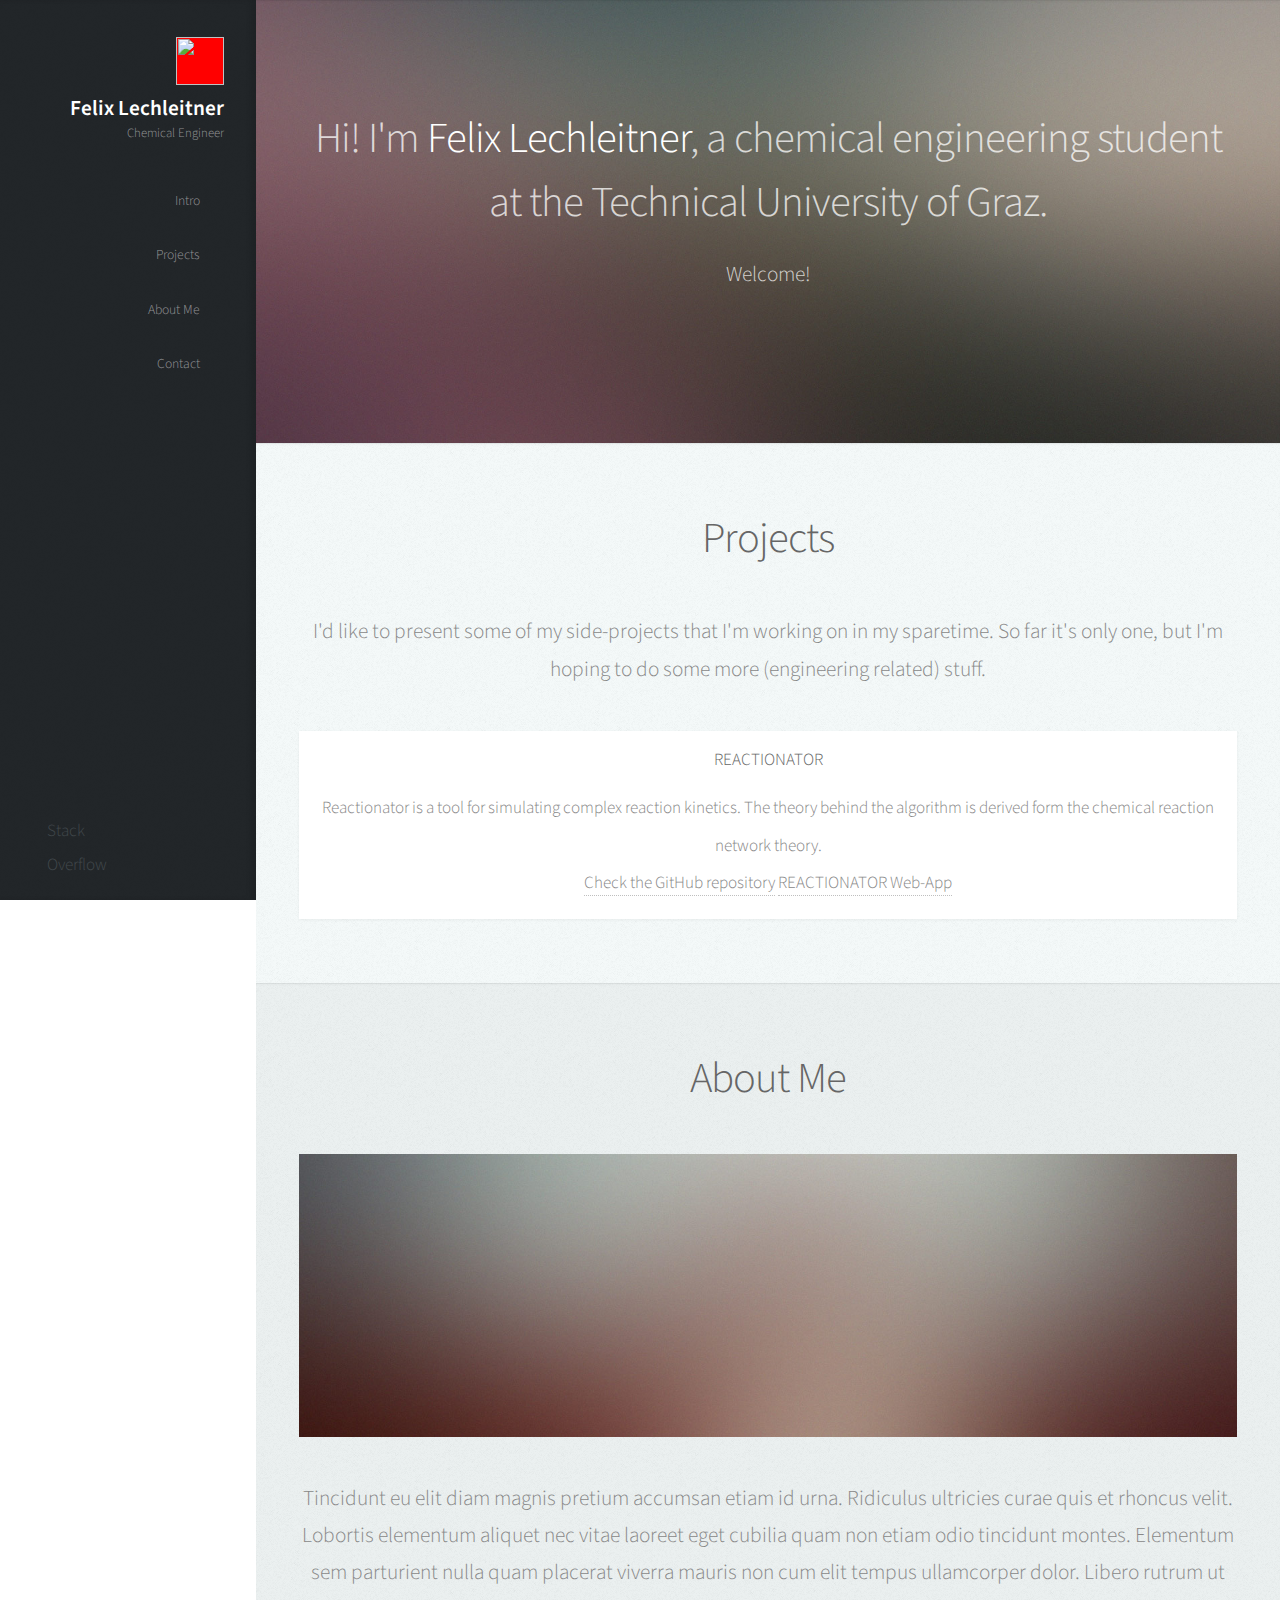
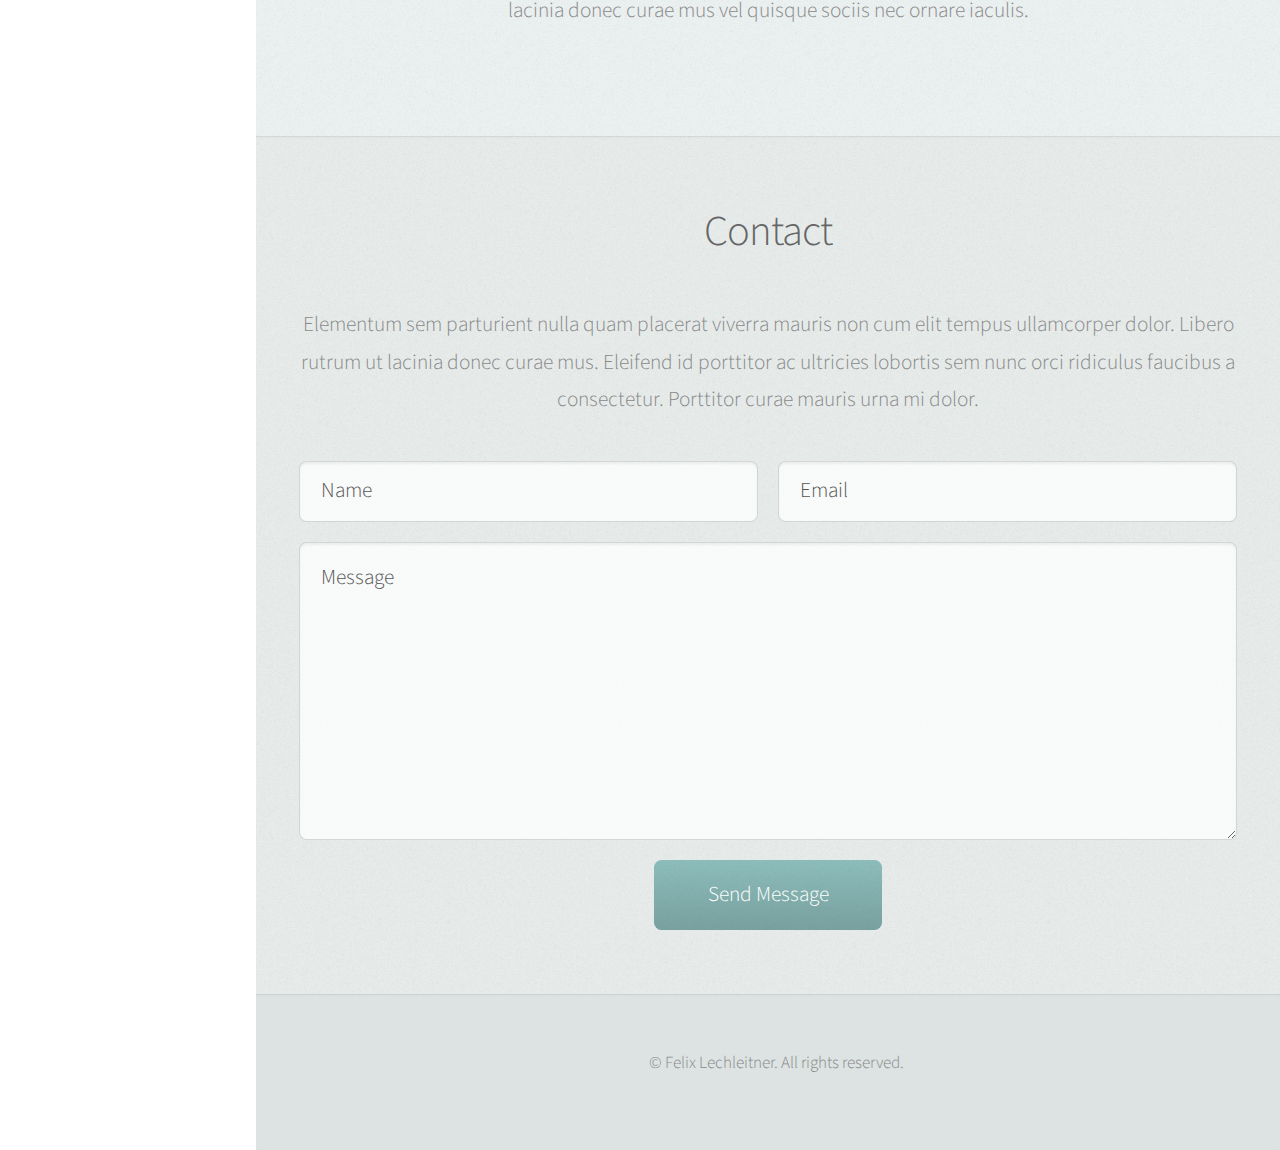
==== index.html @ 00b9c078 "Add files via upload" ====
<!DOCTYPE HTML>
<!--
	Prologue by HTML5 UP
	html5up.net | @ajlkn
	Free for personal and commercial use under the CCA 3.0 license (html5up.net/license)
-->
<html>
	<head>
		<title>Felix Lechleitner</title>
		<meta charset="utf-8" />
		<meta name="viewport" content="width=device-width, initial-scale=1, user-scalable=no" />
		<link rel="stylesheet" href="assets/css/main.css" />
		<link href="assets/css/all.css" rel="stylesheet">

		<!-- Global site tag (gtag.js) - Google Analytics -->
		<script async src="https://www.googletagmanager.com/gtag/js?id=UA-123337274-1"></script>
		<script>
  			window.dataLayer = window.dataLayer || [];
  			function gtag(){dataLayer.push(arguments);}
  			gtag('js', new Date());

  			gtag('config', 'UA-123337274-1');
		</script>

		<link rel="stylesheet" href="https://use.fontawesome.com/releases/v5.2.0/css/all.css" integrity="sha384-hWVjflwFxL6sNzntih27bfxkr27PmbbK/iSvJ+a4+0owXq79v+lsFkW54bOGbiDQ" crossorigin="anonymous">

	</head>

	<body class="is-preload">

		<!-- Header -->
			<div id="header">

				<div class="top">

					<!-- Logo -->
						<div id="logo">
							<span class="image avatar48"><img src="http://github.com/brettljausn.png" alt="" /></span>
							<h1 id="title">Felix Lechleitner</h1>
							<p>Chemical Engineer</p>
						</div>

					<!-- Nav -->
						<nav id="nav">
							<ul>
								<li><a href="#top" id="top-link"><span class="icon fa-home">Intro</span></a></li>
								<li><a href="#projects" id="projects-link"><span class="icon fa-th">Projects</span></a></li>
								<li><a href="#about" id="about-link"><span class="icon fa-user">About Me</span></a></li>
								<li><a href="#contact" id="contact-link"><span class="icon fa-envelope">Contact</span></a></li>
							</ul>
						</nav>

				</div>

				<div class="bottom">

					<!-- Social Icons -->
						<ul class="icons">
							<li><a href="https://stackoverflow.com/users/3052148/brettljausn" class="far fa-stack-overflow"><span class="label">Stack Overflow</span></a></li>
							<li><a href="https://www.facebook.com/felix.lechleitner" class="icon far fa-facebook"><span class="label">Facebook</span></a></li>
							<li><a href="https://github.com/brettljausn" class="icon fa-github"><span class="label">Github</span></a></li>
							<li><a href="https://www.linkedin.com/in/felix-lechleitner/" class="icon fa-linkedin"><span class="label">LinkedIn</span></a></li>
							<li><a href="mailto:flx.lechleitner@gmail.com" class="icon fa-envelope"><span class="label">Email</span></a></li>
						</ul>

				</div>

			</div>

		<!-- Main -->
			<div id="main">

				<!-- Intro -->
					<section id="top" class="one dark cover">
						<div class="container">

							<header>
								<h2 class="alt">Hi! I'm <strong>Felix Lechleitner</strong>, a chemical engineering student<br />
								at the Technical University of Graz.</h2>
								<p>Welcome!</p>
							</header>


						</div>
					</section>

				<!-- Projects -->
					<section id="projects" class="two">
						<div class="container">

							<header>
								<h2>Projects</h2>
							</header>

							<p>I'd like to present some of my side-projects that I'm working on in my sparetime. So far it's only one, but I'm hoping to do some more (engineering related) stuff.</p>

							<div class="row">
								<div class="col-12 col-12-mobile">
									<article class="item">
										<a href="#" class="image fit"><img src="images/reactionator_pic.jpg" alt="" /></a>
										<header>
											<h3>REACTIONATOR</h3>
										
										<p> Reactionator is a tool for simulating complex reaction kinetics. 
											The theory behind the algorithm is derived form the chemical reaction network theory. </p>
										<a href="https://github.com/brettljausn/reactionator" class="fas fa-github"> Check the GitHub repository</a>
										<a href="https://brettljausn.shinyapps.io/Reactionator/" class="fas fa-r-project"> REACTIONATOR Web-App</a>
										<i class="fas fa-r-project"></i> <!-- this icon's 1) style prefix == fas and 2) icon name == stroopwafel -->
										<i class="fas fa-facebook"></i> <!-- using an <i> element to reference the icon -->
										<span class="fas fa-stroopwafel"></span> <!-- using a <span> element to reference the icon -->
										</header>
									</article>
								</div>
							</div>

						</div>
					</section>

				<!-- About Me -->
					<section id="about" class="three">
						<div class="container">

							<header>
								<h2>About Me</h2>
							</header>

							<a href="#" class="image featured"><img src="images/pic08.jpg" alt="" /></a>

							<p>Tincidunt eu elit diam magnis pretium accumsan etiam id urna. Ridiculus
							ultricies curae quis et rhoncus velit. Lobortis elementum aliquet nec vitae
							laoreet eget cubilia quam non etiam odio tincidunt montes. Elementum sem
							parturient nulla quam placerat viverra mauris non cum elit tempus ullamcorper
							dolor. Libero rutrum ut lacinia donec curae mus vel quisque sociis nec
							ornare iaculis.</p>

						</div>
					</section>

				<!-- Contact -->
					<section id="contact" class="four">
						<div class="container">

							<header>
								<h2>Contact</h2>
							</header>

							<p>Elementum sem parturient nulla quam placerat viverra
							mauris non cum elit tempus ullamcorper dolor. Libero rutrum ut lacinia
							donec curae mus. Eleifend id porttitor ac ultricies lobortis sem nunc
							orci ridiculus faucibus a consectetur. Porttitor curae mauris urna mi dolor.</p>

							<form method="post" action="#">
								<div class="row">
									<div class="col-6 col-12-mobile"><input type="text" name="name" placeholder="Name" /></div>
									<div class="col-6 col-12-mobile"><input type="text" name="email" placeholder="Email" /></div>
									<div class="col-12">
										<textarea name="message" placeholder="Message"></textarea>
									</div>
									<div class="col-12">
										<input type="submit" value="Send Message" />
									</div>
								</div>
							</form>

						</div>
					</section>

			</div>

		<!-- Footer -->
			<div id="footer">

				<!-- Copyright -->
					<ul class="copyright">
						<li>&copy; Felix Lechleitner. All rights reserved.</li>
					</ul>

			</div>

		<!-- Scripts -->
			<script src="assets/js/jquery.min.js"></script>
			<script src="assets/js/jquery.scrolly.min.js"></script>
			<script src="assets/js/jquery.scrollex.min.js"></script>
			<script src="assets/js/browser.min.js"></script>
			<script src="assets/js/breakpoints.min.js"></script>
			<script src="assets/js/util.js"></script>
			<script src="assets/js/main.js"></script>

	</body>
</html>
---- assets/css/main.css ----
@import url("fontawesome.min.css");
@import url("all.css");
@import url("https://fonts.googleapis.com/css?family=Source+Sans+Pro:300,300italic,400,600");

/*
	Prologue by HTML5 UP
	html5up.net | @ajlkn
	Free for personal and commercial use under the CCA 3.0 license (html5up.net/license)
*/

html, body, div, span, applet, object,
iframe, h1, h2, h3, h4, h5, h6, p, blockquote,
pre, a, abbr, acronym, address, big, cite,
code, del, dfn, em, img, ins, kbd, q, s, samp,
small, strike, strong, sub, sup, tt, var, b,
u, i, center, dl, dt, dd, ol, ul, li, fieldset,
form, label, legend, table, caption, tbody,
tfoot, thead, tr, th, td, article, aside,
canvas, details, embed, figure, figcaption,
footer, header, hgroup, menu, nav, output, ruby,
section, summary, time, mark, audio, video {
	margin: 0;
	padding: 0;
	border: 0;
	font-size: 100%;
	font: inherit;
	vertical-align: baseline;}

article, aside, details, figcaption, figure,
footer, header, hgroup, menu, nav, section {
	display: block;}

body {
	line-height: 1;
}

ol, ul {
	list-style: none;
}

blockquote, q {
	quotes: none;
}

	blockquote:before, blockquote:after, q:before, q:after {
		content: '';
		content: none;
	}

table {
	border-collapse: collapse;
	border-spacing: 0;
}

body {
	-webkit-text-size-adjust: none;
}

mark {
	background-color: transparent;
	color: inherit;
}

input::-moz-focus-inner {
	border: 0;
	padding: 0;
}

input, select, textarea {
	-moz-appearance: none;
	-webkit-appearance: none;
	-ms-appearance: none;
	appearance: none;
}

/* Basic */

	html {
		box-sizing: border-box;
	}

	*, *:before, *:after {
		box-sizing: inherit;
	}

	body {
		background: #fff;
		font-family: 'Source Sans Pro', sans-serif;
		font-size: 19pt;
		font-weight: 300;
		line-height: 1.75em;
		color: #888;
	}

		body.is-preload *, body.is-preload *:before, body.is-preload *:after {
			-moz-animation: none !important;
			-webkit-animation: none !important;
			-ms-animation: none !important;
			animation: none !important;
			-moz-transition: none !important;
			-webkit-transition: none !important;
			-ms-transition: none !important;
			transition: none !important;
		}

	input, textarea, select {
		font-family: 'Source Sans Pro', sans-serif;
		font-size: 19pt;
		font-weight: 300;
		line-height: 1.75em;
		color: #888;
	}

	h1, h2, h3, h4, h5, h6 {
		font-weight: 300;
		color: #666;
		line-height: 1.5em;
	}

	h1 a, h2 a, h3 a, h4 a, h5 a, h6 a {
		color: inherit;
		text-decoration: none;
	}

		h1 a strong, h2 a strong, h3 a strong, h4 a strong, h5 a strong, h6 a strong {
			color: #333;
		}

	h2 {
		font-size: 2em;
		letter-spacing: -1px;
	}

		h2.alt {
			color: #888;
		}

			h2.alt strong {
				color: #666;
			}

	h3 {
		font-size: 1.5em;
	}

	header {
		margin: 0 0 2em 0;
	}

		header > p {
			margin: 1em 0 0 0;
		}

	footer {
		margin: 2em 0 0 0;
	}

	strong, b {
		font-weight: 300;
		color: #666;
	}

	em, i {
		font-style: italic;
	}

	a {
		text-decoration: none;
		color: inherit;
		border-bottom: dotted 1px rgba(128, 128, 128, 0.5);
		-moz-transition: color 0.35s ease-in-out, border-bottom-color 0.35s ease-in-out;
		-webkit-transition: color 0.35s ease-in-out, border-bottom-color 0.35s ease-in-out;
		-ms-transition: color 0.35s ease-in-out, border-bottom-color 0.35s ease-in-out;
		transition: color 0.35s ease-in-out, border-bottom-color 0.35s ease-in-out;
		outline: 0;
	}

		a:hover {
			color: #E27689;
			border-bottom-color: rgba(255, 255, 255, 0);
		}

	sub {
		position: relative;
		top: 0.5em;
		font-size: 0.8em;
	}

	sup {
		position: relative;
		top: -0.5em;
		font-size: 0.8em;
	}

	hr {
		border: 0;
		border-top: solid 1px #ddd;
	}

	blockquote {
		border-left: solid 0.5em #ddd;
		padding: 1em 0 1em 2em;
		font-style: italic;
	}

	p, ul, ol, dl, table {
		margin-bottom: 2em;
	}

	br.clear {
		clear: both;
	}

/* Container */

	.container {
		margin: 0 auto;
		max-width: 100%;
		width: 1400px;
	}

		@media screen and (min-width: 961px) and (max-width: 1880px) {

			.container {
				width: 1200px;
			}

		}

		@media screen and (min-width: 961px) and (max-width: 1620px) {

			.container {
				width: 960px;
			}

		}

		@media screen and (min-width: 961px) and (max-width: 1320px) {

			.container {
				width: 100%;
			}

		}

		@media screen and (max-width: 960px) {

			.container {
				width: 100%;
			}

		}

		@media screen and (max-width: 736px) {

			.container {
				width: 100%;
			}

		}

/* Row */

	.row {
		display: flex;
		flex-wrap: wrap;
		box-sizing: border-box;
		align-items: stretch;
	}

		.row > * {
			box-sizing: border-box;
		}

		.row.gtr-uniform > * > :last-child {
			margin-bottom: 0;
		}

		.row.aln-left {
			justify-content: flex-start;
		}

		.row.aln-center {
			justify-content: center;
		}

		.row.aln-right {
			justify-content: flex-end;
		}

		.row.aln-top {
			align-items: flex-start;
		}

		.row.aln-middle {
			align-items: center;
		}

		.row.aln-bottom {
			align-items: flex-end;
		}

		.row > .imp {
			order: -1;
		}

		.row > .col-1 {
			width: 8.3333333333%;
		}

		.row > .off-1 {
			margin-left: 8.3333333333%;
		}

		.row > .col-2 {
			width: 16.6666666667%;
		}

		.row > .off-2 {
			margin-left: 16.6666666667%;
		}

		.row > .col-3 {
			width: 25%;
		}

		.row > .off-3 {
			margin-left: 25%;
		}

		.row > .col-4 {
			width: 33.3333333333%;
		}

		.row > .off-4 {
			margin-left: 33.3333333333%;
		}

		.row > .col-5 {
			width: 41.6666666667%;
		}

		.row > .off-5 {
			margin-left: 41.6666666667%;
		}

		.row > .col-6 {
			width: 50%;
		}

		.row > .off-6 {
			margin-left: 50%;
		}

		.row > .col-7 {
			width: 58.3333333333%;
		}

		.row > .off-7 {
			margin-left: 58.3333333333%;
		}

		.row > .col-8 {
			width: 66.6666666667%;
		}

		.row > .off-8 {
			margin-left: 66.6666666667%;
		}

		.row > .col-9 {
			width: 75%;
		}

		.row > .off-9 {
			margin-left: 75%;
		}

		.row > .col-10 {
			width: 83.3333333333%;
		}

		.row > .off-10 {
			margin-left: 83.3333333333%;
		}

		.row > .col-11 {
			width: 91.6666666667%;
		}

		.row > .off-11 {
			margin-left: 91.6666666667%;
		}

		.row > .col-12 {
			width: 100%;
		}

		.row > .off-12 {
			margin-left: 100%;
		}

		.row.gtr-0 {
			margin-top: 0px;
			margin-left: 0px;
		}

			.row.gtr-0 > * {
				padding: 0px 0 0 0px;
			}

			.row.gtr-0.gtr-uniform {
				margin-top: 0px;
			}

				.row.gtr-0.gtr-uniform > * {
					padding-top: 0px;
				}

		.row.gtr-25 {
			margin-top: -10px;
			margin-left: -10px;
		}

			.row.gtr-25 > * {
				padding: 10px 0 0 10px;
			}

			.row.gtr-25.gtr-uniform {
				margin-top: -10px;
			}

				.row.gtr-25.gtr-uniform > * {
					padding-top: 10px;
				}

		.row.gtr-50 {
			margin-top: -20px;
			margin-left: -20px;
		}

			.row.gtr-50 > * {
				padding: 20px 0 0 20px;
			}

			.row.gtr-50.gtr-uniform {
				margin-top: -20px;
			}

				.row.gtr-50.gtr-uniform > * {
					padding-top: 20px;
				}

		.row {
			margin-top: -40px;
			margin-left: -40px;
		}

			.row > * {
				padding: 40px 0 0 40px;
			}

			.row.gtr-uniform {
				margin-top: -40px;
			}

				.row.gtr-uniform > * {
					padding-top: 40px;
				}

		.row.gtr-150 {
			margin-top: -60px;
			margin-left: -60px;
		}

			.row.gtr-150 > * {
				padding: 60px 0 0 60px;
			}

			.row.gtr-150.gtr-uniform {
				margin-top: -60px;
			}

				.row.gtr-150.gtr-uniform > * {
					padding-top: 60px;
				}

		.row.gtr-200 {
			margin-top: -80px;
			margin-left: -80px;
		}

			.row.gtr-200 > * {
				padding: 80px 0 0 80px;
			}

			.row.gtr-200.gtr-uniform {
				margin-top: -80px;
			}

				.row.gtr-200.gtr-uniform > * {
					padding-top: 80px;
				}

		@media screen and (min-width: 961px) and (max-width: 1880px) {

			.row {
				display: flex;
				flex-wrap: wrap;
				box-sizing: border-box;
				align-items: stretch;
			}

				.row > * {
					box-sizing: border-box;
				}

				.row.gtr-uniform > * > :last-child {
					margin-bottom: 0;
				}

				.row.aln-left {
					justify-content: flex-start;
				}

				.row.aln-center {
					justify-content: center;
				}

				.row.aln-right {
					justify-content: flex-end;
				}

				.row.aln-top {
					align-items: flex-start;
				}

				.row.aln-middle {
					align-items: center;
				}

				.row.aln-bottom {
					align-items: flex-end;
				}

				.row > .imp-wide {
					order: -1;
				}

				.row > .col-1-wide {
					width: 8.3333333333%;
				}

				.row > .off-1-wide {
					margin-left: 8.3333333333%;
				}

				.row > .col-2-wide {
					width: 16.6666666667%;
				}

				.row > .off-2-wide {
					margin-left: 16.6666666667%;
				}

				.row > .col-3-wide {
					width: 25%;
				}

				.row > .off-3-wide {
					margin-left: 25%;
				}

				.row > .col-4-wide {
					width: 33.3333333333%;
				}

				.row > .off-4-wide {
					margin-left: 33.3333333333%;
				}

				.row > .col-5-wide {
					width: 41.6666666667%;
				}

				.row > .off-5-wide {
					margin-left: 41.6666666667%;
				}

				.row > .col-6-wide {
					width: 50%;
				}

				.row > .off-6-wide {
					margin-left: 50%;
				}

				.row > .col-7-wide {
					width: 58.3333333333%;
				}

				.row > .off-7-wide {
					margin-left: 58.3333333333%;
				}

				.row > .col-8-wide {
					width: 66.6666666667%;
				}

				.row > .off-8-wide {
					margin-left: 66.6666666667%;
				}

				.row > .col-9-wide {
					width: 75%;
				}

				.row > .off-9-wide {
					margin-left: 75%;
				}

				.row > .col-10-wide {
					width: 83.3333333333%;
				}

				.row > .off-10-wide {
					margin-left: 83.3333333333%;
				}

				.row > .col-11-wide {
					width: 91.6666666667%;
				}

				.row > .off-11-wide {
					margin-left: 91.6666666667%;
				}

				.row > .col-12-wide {
					width: 100%;
				}

				.row > .off-12-wide {
					margin-left: 100%;
				}

				.row.gtr-0 {
					margin-top: 0px;
					margin-left: 0px;
				}

					.row.gtr-0 > * {
						padding: 0px 0 0 0px;
					}

					.row.gtr-0.gtr-uniform {
						margin-top: 0px;
					}

						.row.gtr-0.gtr-uniform > * {
							padding-top: 0px;
						}

				.row.gtr-25 {
					margin-top: -10px;
					margin-left: -10px;
				}

					.row.gtr-25 > * {
						padding: 10px 0 0 10px;
					}

					.row.gtr-25.gtr-uniform {
						margin-top: -10px;
					}

						.row.gtr-25.gtr-uniform > * {
							padding-top: 10px;
						}

				.row.gtr-50 {
					margin-top: -20px;
					margin-left: -20px;
				}

					.row.gtr-50 > * {
						padding: 20px 0 0 20px;
					}

					.row.gtr-50.gtr-uniform {
						margin-top: -20px;
					}

						.row.gtr-50.gtr-uniform > * {
							padding-top: 20px;
						}

				.row {
					margin-top: -40px;
					margin-left: -40px;
				}

					.row > * {
						padding: 40px 0 0 40px;
					}

					.row.gtr-uniform {
						margin-top: -40px;
					}

						.row.gtr-uniform > * {
							padding-top: 40px;
						}

				.row.gtr-150 {
					margin-top: -60px;
					margin-left: -60px;
				}

					.row.gtr-150 > * {
						padding: 60px 0 0 60px;
					}

					.row.gtr-150.gtr-uniform {
						margin-top: -60px;
					}

						.row.gtr-150.gtr-uniform > * {
							padding-top: 60px;
						}

				.row.gtr-200 {
					margin-top: -80px;
					margin-left: -80px;
				}

					.row.gtr-200 > * {
						padding: 80px 0 0 80px;
					}

					.row.gtr-200.gtr-uniform {
						margin-top: -80px;
					}

						.row.gtr-200.gtr-uniform > * {
							padding-top: 80px;
						}

		}

		@media screen and (min-width: 961px) and (max-width: 1620px) {

			.row {
				display: flex;
				flex-wrap: wrap;
				box-sizing: border-box;
				align-items: stretch;
			}

				.row > * {
					box-sizing: border-box;
				}

				.row.gtr-uniform > * > :last-child {
					margin-bottom: 0;
				}

				.row.aln-left {
					justify-content: flex-start;
				}

				.row.aln-center {
					justify-content: center;
				}

				.row.aln-right {
					justify-content: flex-end;
				}

				.row.aln-top {
					align-items: flex-start;
				}

				.row.aln-middle {
					align-items: center;
				}

				.row.aln-bottom {
					align-items: flex-end;
				}

				.row > .imp-normal {
					order: -1;
				}

				.row > .col-1-normal {
					width: 8.3333333333%;
				}

				.row > .off-1-normal {
					margin-left: 8.3333333333%;
				}

				.row > .col-2-normal {
					width: 16.6666666667%;
				}

				.row > .off-2-normal {
					margin-left: 16.6666666667%;
				}

				.row > .col-3-normal {
					width: 25%;
				}

				.row > .off-3-normal {
					margin-left: 25%;
				}

				.row > .col-4-normal {
					width: 33.3333333333%;
				}

				.row > .off-4-normal {
					margin-left: 33.3333333333%;
				}

				.row > .col-5-normal {
					width: 41.6666666667%;
				}

				.row > .off-5-normal {
					margin-left: 41.6666666667%;
				}

				.row > .col-6-normal {
					width: 50%;
				}

				.row > .off-6-normal {
					margin-left: 50%;
				}

				.row > .col-7-normal {
					width: 58.3333333333%;
				}

				.row > .off-7-normal {
					margin-left: 58.3333333333%;
				}

				.row > .col-8-normal {
					width: 66.6666666667%;
				}

				.row > .off-8-normal {
					margin-left: 66.6666666667%;
				}

				.row > .col-9-normal {
					width: 75%;
				}

				.row > .off-9-normal {
					margin-left: 75%;
				}

				.row > .col-10-normal {
					width: 83.3333333333%;
				}

				.row > .off-10-normal {
					margin-left: 83.3333333333%;
				}

				.row > .col-11-normal {
					width: 91.6666666667%;
				}

				.row > .off-11-normal {
					margin-left: 91.6666666667%;
				}

				.row > .col-12-normal {
					width: 100%;
				}

				.row > .off-12-normal {
					margin-left: 100%;
				}

				.row.gtr-0 {
					margin-top: 0px;
					margin-left: 0px;
				}

					.row.gtr-0 > * {
						padding: 0px 0 0 0px;
					}

					.row.gtr-0.gtr-uniform {
						margin-top: 0px;
					}

						.row.gtr-0.gtr-uniform > * {
							padding-top: 0px;
						}

				.row.gtr-25 {
					margin-top: -10px;
					margin-left: -10px;
				}

					.row.gtr-25 > * {
						padding: 10px 0 0 10px;
					}

					.row.gtr-25.gtr-uniform {
						margin-top: -10px;
					}

						.row.gtr-25.gtr-uniform > * {
							padding-top: 10px;
						}

				.row.gtr-50 {
					margin-top: -20px;
					margin-left: -20px;
				}

					.row.gtr-50 > * {
						padding: 20px 0 0 20px;
					}

					.row.gtr-50.gtr-uniform {
						margin-top: -20px;
					}

						.row.gtr-50.gtr-uniform > * {
							padding-top: 20px;
						}

				.row {
					margin-top: -40px;
					margin-left: -40px;
				}

					.row > * {
						padding: 40px 0 0 40px;
					}

					.row.gtr-uniform {
						margin-top: -40px;
					}

						.row.gtr-uniform > * {
							padding-top: 40px;
						}

				.row.gtr-150 {
					margin-top: -60px;
					margin-left: -60px;
				}

					.row.gtr-150 > * {
						padding: 60px 0 0 60px;
					}

					.row.gtr-150.gtr-uniform {
						margin-top: -60px;
					}

						.row.gtr-150.gtr-uniform > * {
							padding-top: 60px;
						}

				.row.gtr-200 {
					margin-top: -80px;
					margin-left: -80px;
				}

					.row.gtr-200 > * {
						padding: 80px 0 0 80px;
					}

					.row.gtr-200.gtr-uniform {
						margin-top: -80px;
					}

						.row.gtr-200.gtr-uniform > * {
							padding-top: 80px;
						}

		}

		@media screen and (min-width: 961px) and (max-width: 1320px) {

			.row {
				display: flex;
				flex-wrap: wrap;
				box-sizing: border-box;
				align-items: stretch;
			}

				.row > * {
					box-sizing: border-box;
				}

				.row.gtr-uniform > * > :last-child {
					margin-bottom: 0;
				}

				.row.aln-left {
					justify-content: flex-start;
				}

				.row.aln-center {
					justify-content: center;
				}

				.row.aln-right {
					justify-content: flex-end;
				}

				.row.aln-top {
					align-items: flex-start;
				}

				.row.aln-middle {
					align-items: center;
				}

				.row.aln-bottom {
					align-items: flex-end;
				}

				.row > .imp-narrow {
					order: -1;
				}

				.row > .col-1-narrow {
					width: 8.3333333333%;
				}

				.row > .off-1-narrow {
					margin-left: 8.3333333333%;
				}

				.row > .col-2-narrow {
					width: 16.6666666667%;
				}

				.row > .off-2-narrow {
					margin-left: 16.6666666667%;
				}

				.row > .col-3-narrow {
					width: 25%;
				}

				.row > .off-3-narrow {
					margin-left: 25%;
				}

				.row > .col-4-narrow {
					width: 33.3333333333%;
				}

				.row > .off-4-narrow {
					margin-left: 33.3333333333%;
				}

				.row > .col-5-narrow {
					width: 41.6666666667%;
				}

				.row > .off-5-narrow {
					margin-left: 41.6666666667%;
				}

				.row > .col-6-narrow {
					width: 50%;
				}

				.row > .off-6-narrow {
					margin-left: 50%;
				}

				.row > .col-7-narrow {
					width: 58.3333333333%;
				}

				.row > .off-7-narrow {
					margin-left: 58.3333333333%;
				}

				.row > .col-8-narrow {
					width: 66.6666666667%;
				}

				.row > .off-8-narrow {
					margin-left: 66.6666666667%;
				}

				.row > .col-9-narrow {
					width: 75%;
				}

				.row > .off-9-narrow {
					margin-left: 75%;
				}

				.row > .col-10-narrow {
					width: 83.3333333333%;
				}

				.row > .off-10-narrow {
					margin-left: 83.3333333333%;
				}

				.row > .col-11-narrow {
					width: 91.6666666667%;
				}

				.row > .off-11-narrow {
					margin-left: 91.6666666667%;
				}

				.row > .col-12-narrow {
					width: 100%;
				}

				.row > .off-12-narrow {
					margin-left: 100%;
				}

				.row.gtr-0 {
					margin-top: 0px;
					margin-left: 0px;
				}

					.row.gtr-0 > * {
						padding: 0px 0 0 0px;
					}

					.row.gtr-0.gtr-uniform {
						margin-top: 0px;
					}

						.row.gtr-0.gtr-uniform > * {
							padding-top: 0px;
						}

				.row.gtr-25 {
					margin-top: -5px;
					margin-left: -5px;
				}

					.row.gtr-25 > * {
						padding: 5px 0 0 5px;
					}

					.row.gtr-25.gtr-uniform {
						margin-top: -5px;
					}

						.row.gtr-25.gtr-uniform > * {
							padding-top: 5px;
						}

				.row.gtr-50 {
					margin-top: -10px;
					margin-left: -10px;
				}

					.row.gtr-50 > * {
						padding: 10px 0 0 10px;
					}

					.row.gtr-50.gtr-uniform {
						margin-top: -10px;
					}

						.row.gtr-50.gtr-uniform > * {
							padding-top: 10px;
						}

				.row {
					margin-top: -20px;
					margin-left: -20px;
				}

					.row > * {
						padding: 20px 0 0 20px;
					}

					.row.gtr-uniform {
						margin-top: -20px;
					}

						.row.gtr-uniform > * {
							padding-top: 20px;
						}

				.row.gtr-150 {
					margin-top: -30px;
					margin-left: -30px;
				}

					.row.gtr-150 > * {
						padding: 30px 0 0 30px;
					}

					.row.gtr-150.gtr-uniform {
						margin-top: -30px;
					}

						.row.gtr-150.gtr-uniform > * {
							padding-top: 30px;
						}

				.row.gtr-200 {
					margin-top: -40px;
					margin-left: -40px;
				}

					.row.gtr-200 > * {
						padding: 40px 0 0 40px;
					}

					.row.gtr-200.gtr-uniform {
						margin-top: -40px;
					}

						.row.gtr-200.gtr-uniform > * {
							padding-top: 40px;
						}

		}

		@media screen and (max-width: 960px) {

			.row {
				display: flex;
				flex-wrap: wrap;
				box-sizing: border-box;
				align-items: stretch;
			}

				.row > * {
					box-sizing: border-box;
				}

				.row.gtr-uniform > * > :last-child {
					margin-bottom: 0;
				}

				.row.aln-left {
					justify-content: flex-start;
				}

				.row.aln-center {
					justify-content: center;
				}

				.row.aln-right {
					justify-content: flex-end;
				}

				.row.aln-top {
					align-items: flex-start;
				}

				.row.aln-middle {
					align-items: center;
				}

				.row.aln-bottom {
					align-items: flex-end;
				}

				.row > .imp-narrower {
					order: -1;
				}

				.row > .col-1-narrower {
					width: 8.3333333333%;
				}

				.row > .off-1-narrower {
					margin-left: 8.3333333333%;
				}

				.row > .col-2-narrower {
					width: 16.6666666667%;
				}

				.row > .off-2-narrower {
					margin-left: 16.6666666667%;
				}

				.row > .col-3-narrower {
					width: 25%;
				}

				.row > .off-3-narrower {
					margin-left: 25%;
				}

				.row > .col-4-narrower {
					width: 33.3333333333%;
				}

				.row > .off-4-narrower {
					margin-left: 33.3333333333%;
				}

				.row > .col-5-narrower {
					width: 41.6666666667%;
				}

				.row > .off-5-narrower {
					margin-left: 41.6666666667%;
				}

				.row > .col-6-narrower {
					width: 50%;
				}

				.row > .off-6-narrower {
					margin-left: 50%;
				}

				.row > .col-7-narrower {
					width: 58.3333333333%;
				}

				.row > .off-7-narrower {
					margin-left: 58.3333333333%;
				}

				.row > .col-8-narrower {
					width: 66.6666666667%;
				}

				.row > .off-8-narrower {
					margin-left: 66.6666666667%;
				}

				.row > .col-9-narrower {
					width: 75%;
				}

				.row > .off-9-narrower {
					margin-left: 75%;
				}

				.row > .col-10-narrower {
					width: 83.3333333333%;
				}

				.row > .off-10-narrower {
					margin-left: 83.3333333333%;
				}

				.row > .col-11-narrower {
					width: 91.6666666667%;
				}

				.row > .off-11-narrower {
					margin-left: 91.6666666667%;
				}

				.row > .col-12-narrower {
					width: 100%;
				}

				.row > .off-12-narrower {
					margin-left: 100%;
				}

				.row.gtr-0 {
					margin-top: 0px;
					margin-left: 0px;
				}

					.row.gtr-0 > * {
						padding: 0px 0 0 0px;
					}

					.row.gtr-0.gtr-uniform {
						margin-top: 0px;
					}

						.row.gtr-0.gtr-uniform > * {
							padding-top: 0px;
						}

				.row.gtr-25 {
					margin-top: -5px;
					margin-left: -5px;
				}

					.row.gtr-25 > * {
						padding: 5px 0 0 5px;
					}

					.row.gtr-25.gtr-uniform {
						margin-top: -5px;
					}

						.row.gtr-25.gtr-uniform > * {
							padding-top: 5px;
						}

				.row.gtr-50 {
					margin-top: -10px;
					margin-left: -10px;
				}

					.row.gtr-50 > * {
						padding: 10px 0 0 10px;
					}

					.row.gtr-50.gtr-uniform {
						margin-top: -10px;
					}

						.row.gtr-50.gtr-uniform > * {
							padding-top: 10px;
						}

				.row {
					margin-top: -20px;
					margin-left: -20px;
				}

					.row > * {
						padding: 20px 0 0 20px;
					}

					.row.gtr-uniform {
						margin-top: -20px;
					}

						.row.gtr-uniform > * {
							padding-top: 20px;
						}

				.row.gtr-150 {
					margin-top: -30px;
					margin-left: -30px;
				}

					.row.gtr-150 > * {
						padding: 30px 0 0 30px;
					}

					.row.gtr-150.gtr-uniform {
						margin-top: -30px;
					}

						.row.gtr-150.gtr-uniform > * {
							padding-top: 30px;
						}

				.row.gtr-200 {
					margin-top: -40px;
					margin-left: -40px;
				}

					.row.gtr-200 > * {
						padding: 40px 0 0 40px;
					}

					.row.gtr-200.gtr-uniform {
						margin-top: -40px;
					}

						.row.gtr-200.gtr-uniform > * {
							padding-top: 40px;
						}

		}

		@media screen and (max-width: 736px) {

			.row {
				display: flex;
				flex-wrap: wrap;
				box-sizing: border-box;
				align-items: stretch;
			}

				.row > * {
					box-sizing: border-box;
				}

				.row.gtr-uniform > * > :last-child {
					margin-bottom: 0;
				}

				.row.aln-left {
					justify-content: flex-start;
				}

				.row.aln-center {
					justify-content: center;
				}

				.row.aln-right {
					justify-content: flex-end;
				}

				.row.aln-top {
					align-items: flex-start;
				}

				.row.aln-middle {
					align-items: center;
				}

				.row.aln-bottom {
					align-items: flex-end;
				}

				.row > .imp-mobile {
					order: -1;
				}

				.row > .col-1-mobile {
					width: 8.3333333333%;
				}

				.row > .off-1-mobile {
					margin-left: 8.3333333333%;
				}

				.row > .col-2-mobile {
					width: 16.6666666667%;
				}

				.row > .off-2-mobile {
					margin-left: 16.6666666667%;
				}

				.row > .col-3-mobile {
					width: 25%;
				}

				.row > .off-3-mobile {
					margin-left: 25%;
				}

				.row > .col-4-mobile {
					width: 33.3333333333%;
				}

				.row > .off-4-mobile {
					margin-left: 33.3333333333%;
				}

				.row > .col-5-mobile {
					width: 41.6666666667%;
				}

				.row > .off-5-mobile {
					margin-left: 41.6666666667%;
				}

				.row > .col-6-mobile {
					width: 50%;
				}

				.row > .off-6-mobile {
					margin-left: 50%;
				}

				.row > .col-7-mobile {
					width: 58.3333333333%;
				}

				.row > .off-7-mobile {
					margin-left: 58.3333333333%;
				}

				.row > .col-8-mobile {
					width: 66.6666666667%;
				}

				.row > .off-8-mobile {
					margin-left: 66.6666666667%;
				}

				.row > .col-9-mobile {
					width: 75%;
				}

				.row > .off-9-mobile {
					margin-left: 75%;
				}

				.row > .col-10-mobile {
					width: 83.3333333333%;
				}

				.row > .off-10-mobile {
					margin-left: 83.3333333333%;
				}

				.row > .col-11-mobile {
					width: 91.6666666667%;
				}

				.row > .off-11-mobile {
					margin-left: 91.6666666667%;
				}

				.row > .col-12-mobile {
					width: 100%;
				}

				.row > .off-12-mobile {
					margin-left: 100%;
				}

				.row.gtr-0 {
					margin-top: 0px;
					margin-left: 0px;
				}

					.row.gtr-0 > * {
						padding: 0px 0 0 0px;
					}

					.row.gtr-0.gtr-uniform {
						margin-top: 0px;
					}

						.row.gtr-0.gtr-uniform > * {
							padding-top: 0px;
						}

				.row.gtr-25 {
					margin-top: -5px;
					margin-left: -5px;
				}

					.row.gtr-25 > * {
						padding: 5px 0 0 5px;
					}

					.row.gtr-25.gtr-uniform {
						margin-top: -5px;
					}

						.row.gtr-25.gtr-uniform > * {
							padding-top: 5px;
						}

				.row.gtr-50 {
					margin-top: -10px;
					margin-left: -10px;
				}

					.row.gtr-50 > * {
						padding: 10px 0 0 10px;
					}

					.row.gtr-50.gtr-uniform {
						margin-top: -10px;
					}

						.row.gtr-50.gtr-uniform > * {
							padding-top: 10px;
						}

				.row {
					margin-top: -20px;
					margin-left: -20px;
				}

					.row > * {
						padding: 20px 0 0 20px;
					}

					.row.gtr-uniform {
						margin-top: -20px;
					}

						.row.gtr-uniform > * {
							padding-top: 20px;
						}

				.row.gtr-150 {
					margin-top: -30px;
					margin-left: -30px;
				}

					.row.gtr-150 > * {
						padding: 30px 0 0 30px;
					}

					.row.gtr-150.gtr-uniform {
						margin-top: -30px;
					}

						.row.gtr-150.gtr-uniform > * {
							padding-top: 30px;
						}

				.row.gtr-200 {
					margin-top: -40px;
					margin-left: -40px;
				}

					.row.gtr-200 > * {
						padding: 40px 0 0 40px;
					}

					.row.gtr-200.gtr-uniform {
						margin-top: -40px;
					}

						.row.gtr-200.gtr-uniform > * {
							padding-top: 40px;
						}

		}

/* Sections/Article */

	section, article {
		margin-bottom: 3em;
	}

		section > :last-child,
		section > .container, section:last-child, article > :last-child,
		article > .container, article:last-child {
			margin-bottom: 0;
		}

		.row > section, .row > article {
			margin-bottom: 0;
		}

/* Image */

	.image {
		display: inline-block;
		border: 0;
	}

		.image img {
			display: block;
			width: 100%;
		}

		.image.avatar48 {
			width: 48px;
			height: 48px;
			background: #f00;
		}

			.image.avatar48 img {
				width: 48px;
				height: 48px;
			}

		.image.fit {
			display: block;
			width: 100%;
		}

		.image.featured {
			display: block;
			width: 100%;
			margin: 0 0 2em 0;
		}

		.image.left {
			float: left;
			margin: 0 2em 2em 0;
		}

		.image.centered {
			display: block;
			margin: 0 0 2em 0;
		}

			.image.centered img {
				margin: 0 auto;
				width: auto;
			}

/* List */

	ul {
		list-style: disc;
		padding-left: 1em;
	}

		ul li {
			padding-left: 0.5em;
		}

	ol {
		list-style: decimal;
		padding-left: 1.25em;
	}

		ol li {
			padding-left: 0.25em;
		}

/* Icons */

	ul.icons {
		cursor: default;
		list-style: none;
		padding-left: 0;
	}

		ul.icons li {
			display: inline-block;
			padding-left: 0;
		}

		ul.icons a {
			display: inline-block;
			width: 2em;
			height: 2em;
			line-height: 2em;
			text-align: center;
			border: 0;
		}

/* Form */

	form label {
		display: block;
		text-align: left;
		margin-bottom: 0.5em;
	}

	form input[type="text"],
	form input[type="email"],
	form input[type="password"],
	form select,
	form textarea {
		position: relative;
		-webkit-appearance: none;
		display: block;
		border: 0;
		outline: 0;
		background: #fff;
		background: rgba(255, 255, 255, 0.75);
		width: 100%;
		border-radius: 0.35em;
		padding: 0.75em 1em 0.75em 1em;
		box-shadow: inset 0 0.1em 0.1em 0 rgba(0, 0, 0, 0.05);
		border: solid 1px rgba(0, 0, 0, 0.15);
		-moz-transition: all 0.35s ease-in-out;
		-webkit-transition: all 0.35s ease-in-out;
		-ms-transition: all 0.35s ease-in-out;
		transition: all 0.35s ease-in-out;
	}

		form input[type="text"]:focus,
		form input[type="email"]:focus,
		form input[type="password"]:focus,
		form select:focus,
		form textarea:focus {
			box-shadow: 0 0 2px 1px #8ebebc;
			background: #fff;
		}

	form input[type="text"],
	form input[type="email"],
	form input[type="password"],
	form select {
		line-height: 1.25em;
	}

	form textarea {
		min-height: 14em;
	}

	form ::-webkit-input-placeholder {
		color: #555 !important;
	}

	form :-moz-placeholder {
		color: #555 !important;
	}

	form ::-moz-placeholder {
		color: #555 !important;
	}

	form :-ms-input-placeholder {
		color: #555 !important;
	}

	form ::-moz-focus-inner {
		border: 0;
	}

/* Table */

	table {
		width: 100%;
		text-align: left;
	}

		table tbody tr:nth-child(2n+2) {
			background: #f4f4f4;
		}

		table td {
			padding: 0.5em 1em 0.5em 1em;
		}

		table th {
			text-align: left;
			padding: 0.5em 1em 0.5em 1em;
			color: #fff;
			background: #222729 url("images/overlay.png");
		}

		table thead {
			background: #444;
			color: #fff;
		}

		table tfoot {
			background: #eee;
		}

/* Button */

	input[type="button"],
	input[type="submit"],
	input[type="reset"],
	button,
	.button {
		position: relative;
		display: inline-block;
		border-radius: 0.35em;
		color: #fff !important;
		text-decoration: none;
		padding: 0.75em 2.5em 0.75em 2.5em;
		background-color: #8ebebc;
		border: 0;
		cursor: pointer;
		background-image: -moz-linear-gradient(top, rgba(0, 0, 0, 0), rgba(0, 0, 0, 0.15)), url("images/overlay.png");
		background-image: -webkit-linear-gradient(top, rgba(0, 0, 0, 0), rgba(0, 0, 0, 0.15)), url("images/overlay.png");
		background-image: -ms-linear-gradient(top, rgba(0, 0, 0, 0), rgba(0, 0, 0, 0.15)), url("images/overlay.png");
		background-image: linear-gradient(top, rgba(0, 0, 0, 0), rgba(0, 0, 0, 0.15)), url("images/overlay.png");
		-moz-transition: background-color 0.35s ease-in-out;
		-webkit-transition: background-color 0.35s ease-in-out;
		-ms-transition: background-color 0.35s ease-in-out;
		transition: background-color 0.35s ease-in-out;
	}

		input[type="button"]:hover,
		input[type="submit"]:hover,
		input[type="reset"]:hover,
		button:hover,
		.button:hover {
			background-color: #9ececc;
		}

		input[type="button"]:active,
		input[type="submit"]:active,
		input[type="reset"]:active,
		button:active,
		.button:active {
			background-color: #7eaeac;
		}

/* Item */

	.item {
		box-shadow: 0 0.05em 0.15em 0 rgba(0, 0, 0, 0.05);
		margin-bottom: 40px;
	}

		.item header {
			background: #fff;
			margin: 0;
			padding: 1em 0 1em 0;
			font-size: 0.8em;
		}

			.item header h3 {
				font-size: 1em;
			}

/* Icons */

	.icon {
		text-decoration: none;
	}

		.icon:before {
			display: inline-block;
			font-family: FontAwesome;
			font-size: 1.25em;
			text-decoration: none;
			font-style: normal;
			font-weight: normal;
			line-height: 1;
			-webkit-font-smoothing: antialiased;
			-moz-osx-font-smoothing: grayscale;
		}

		.icon > .label {
			display: none;
		}

/* Header */

	#header {
		display: -moz-flex;
		display: -webkit-flex;
		display: -ms-flex;
		display: flex;
		-moz-flex-direction: column;
		-webkit-flex-direction: column;
		-ms-flex-direction: column;
		flex-direction: column;
		-moz-justify-content: space-between;
		-webkit-justify-content: space-between;
		-ms-justify-content: space-between;
		justify-content: space-between;
		background: #222629 url("images/overlay.png");
		box-shadow: inset -0.25em 0 0.25em 0 rgba(0, 0, 0, 0.1);
		color: #fff;
		height: 100%;
		left: 0;
		overflow-y: auto;
		position: fixed;
		text-align: right;
		top: 0;
		width: 375px;
	}

		#header .top {
			-moz-flex-grow: 1;
			-webkit-flex-grow: 1;
			-ms-flex-grow: 1;
			flex-grow: 1;
		}

		#header .bottom {
			-moz-flex-shrink: 0;
			-webkit-flex-shrink: 0;
			-ms-flex-shrink: 0;
			flex-shrink: 0;
			padding: 1.5em 0 0.75em 0;
		}

			#header .bottom > :last-child {
				margin-bottom: 0;
			}

		#header .icons {
			font-size: 0.8em;
			text-align: center;
		}

			#header .icons a {
				color: #41484c;
				-moz-transition: color 0.35s ease-in-out;
				-webkit-transition: color 0.35s ease-in-out;
				-ms-transition: color 0.35s ease-in-out;
				transition: color 0.35s ease-in-out;
			}

				#header .icons a:hover {
					color: #fff;
				}

	#logo {
		position: relative;
		margin: 1.75em 1.5em 1.5em 1.5em;
		min-height: 48px;
		cursor: default;
	}

		#logo h1 {
			position: relative;
			color: #fff;
			font-weight: 600;
			font-size: 1em;
			line-height: 1em;
		}

		#logo p {
			position: relative;
			display: block;
			font-size: 0.6em;
			color: rgba(255, 255, 255, 0.5);
			line-height: 1.25em;
			margin: 0.5em 0 0 0;
		}

		#logo .image {
			position: absolute;
			left: 0;
			top: 0;
		}

	#nav ul {
		list-style: none;
		padding-left: 0;
		margin-bottom: 0;
	}

		#nav ul li {
			padding-left: 0;
		}

			#nav ul li a {
				display: block;
				padding: 0.5em 1.5em 0.5em 1.5em;
				color: rgba(255, 255, 255, 0.5);
				text-decoration: none;
				outline: 0;
				border: 0;
				-moz-transition: none;
				-webkit-transition: none;
				-ms-transition: none;
				transition: none;
			}

				#nav ul li a span {
					position: relative;
					display: block;
					font-size: 0.8em;
				}

					#nav ul li a span:before {
						position: absolute;
						left: 0;
						color: #41484c;
						text-align: center;
						width: 1.25em;
						line-height: 1.75em;
					}

				#nav ul li a.active {
					background: rgba(0, 0, 0, 0.15);
					box-shadow: inset 0 0 0.25em 0 rgba(0, 0, 0, 0.125);
					color: #fff;
				}

					#nav ul li a.active span:before {
						color: #e27689;
					}

/* Footer */

	#footer {
		margin-left: 375px;
		text-align: center;
		background-color: #dce3e2;
		padding: 3em 0 4em 0;
		box-shadow: inset 0 1px 0 0 rgba(0, 0, 0, 0.05), inset 0 0.1em 0.1em 0 rgba(0, 0, 0, 0.025);
		font-size: 0.8em;
	}

		#footer .copyright {
			cursor: default;
			margin: 0;
		}

			#footer .copyright li {
				display: inline-block;
				line-height: 1em;
				border-left: solid 1px rgba(128, 128, 128, 0.35);
				padding: 0 0 0 0.5em;
				margin: 0 0 0 0.5em;
			}

				#footer .copyright li:first-child {
					border-left: 0;
					padding-left: 0;
					margin-left: 0;
				}

/* Main */

	#main {
		margin-left: 375px;
	}

		#main > section {
			margin: 0;
			overflow: hidden;
			padding: 4em 0;
			box-shadow: inset 0 1px 0 0 rgba(0, 0, 0, 0.05), inset 0 0.1em 0.1em 0 rgba(0, 0, 0, 0.025);
			text-align: center;
			background-image: url("images/overlay.png");
		}

			#main > section.dark {
				color: #ddd;
				color: rgba(255, 255, 255, 0.75);
			}

				#main > section.dark h2, #main > section.dark h3, #main > section.dark h4, #main > section.dark h5, #main > section.dark h6 {
					color: inherit;
				}

				#main > section.dark strong {
					color: #fff;
					border-color: inherit;
				}

				#main > section.dark a {
					color: #fff;
					border-color: inherit;
				}

					#main > section.dark a:hover {
						border-bottom-color: rgba(255, 255, 255, 0);
					}

			#main > section.cover {
				padding: 10em 0;
				background-size: cover;
				background-position: center center;
			}

			#main > section.one {
				background-color: #81918E;
				background-image: url("../../images/banner.jpg");
			}

			#main > section.two {
				background-color: #f5fafa;
			}

			#main > section.three {
				background-color: #ecf1f1;
			}

			#main > section.four {
				background-color: #e8edec;
			}

/* Wide */

	@media screen and (min-width: 961px) and (max-width: 1880px) {

		/* Basic */

			body, input, textarea, select {
				font-size: 17pt;
			}

		/* Header */

			#header {
				width: 300px;
			}

		/* Footer */

			#footer {
				margin-left: 300px;
			}

		/* Main */

			#main {
				margin-left: 300px;
			}

	}

/* Normal */

	@media screen and (min-width: 961px) and (max-width: 1620px) {

		/* Main */

			#main > section {
				padding: 3em 0;
			}

			#main section.cover {
				padding: 5em 0;
			}

	}

/* Narrow */

	@media screen and (min-width: 961px) and (max-width: 1320px) {

		/* Basic */

			body, input, textarea, select {
				font-size: 16pt;
			}

			.container {
				padding: 0 2em 0 2em;
			}

		/* Icons */

			ul.icons li a {
				width: 1.75em;
			}

		/* Item */

			.item {
				margin-bottom: 20px;
			}

		/* Header */

			#header {
				width: 20%;
			}

			#logo .image {
				position: relative;
				margin: 0 0 0.5em 0;
			}

			#nav ul li a {
				font-size: 0.8em;
				padding-top: 0.5em;
				padding-bottom: 0.5em;
			}

				#nav ul li a span {
					padding-right: 2.25em;
				}

					#nav ul li a span:before {
						left: 100%;
						margin-left: -1.25em;
						line-height: 2.25em;
					}

		/* Footer */

			#footer {
				margin-left: 20%;
			}

		/* Main */

			#main {
				margin-left: 20%;
			}

	}

/* Narrower */

	#headerToggle {
		display: none;
	}

	@media screen and (max-width: 960px) {

		/* Basic */

			html, body {
				overflow-x: hidden;
			}

			body, input, textarea, select {
				font-size: 16pt;
			}

			header br {
				display: none;
			}

			.container {
				padding: 0 2em 0 2em;
			}

		/* Item */

			.item {
				margin-bottom: 15px;
			}

		/* Icons */

			ul.icons a {
				width: 1.75em;
				font-size: 1.25em;
			}

		/* Header */

			#header {
				-moz-backface-visibility: hidden;
				-webkit-backface-visibility: hidden;
				-ms-backface-visibility: hidden;
				backface-visibility: hidden;
				-moz-transform: translateX(-275px);
				-webkit-transform: translateX(-275px);
				-ms-transform: translateX(-275px);
				transform: translateX(-275px);
				-moz-transition: -moz-transform 0.5s ease;
				-webkit-transition: -webkit-transform 0.5s ease;
				-ms-transition: -ms-transform 0.5s ease;
				transition: transform 0.5s ease;
				-webkit-overflow-scrolling: touch;
				display: block;
				height: 100%;
				left: 0;
				overflow-y: auto;
				position: fixed;
				top: 0;
				width: 275px;
				z-index: 10002;
				width: 275px;
				background: #222729 url("images/overlay.png");
				box-shadow: inset -0.25em 0 0.25em 0 rgba(0, 0, 0, 0.125);
			}

				#header .top {
					position: relative;
				}

				#header .bottom {
					border-top: solid 1px rgba(255, 255, 255, 0.05);
					box-shadow: 0 -1px 0 0 rgba(0, 0, 0, 0.15);
					padding-top: 2em;
					margin-top: 2em;
					position: relative;
				}

			#logo {
				margin: 1.5em 1.25em 1.25em 1.25em;
			}

			#nav ul li a {
				padding: 0.5em 1.25em 0.5em 1.25em;
			}

			#headerToggle {
				-moz-backface-visibility: hidden;
				-webkit-backface-visibility: hidden;
				-ms-backface-visibility: hidden;
				backface-visibility: hidden;
				-moz-transition: -moz-transform 0.5s ease;
				-webkit-transition: -webkit-transform 0.5s ease;
				-ms-transition: -ms-transform 0.5s ease;
				transition: transform 0.5s ease;
				display: block;
				height: 2.25em;
				left: 0;
				position: fixed;
				top: 0;
				width: 3.25em;
				z-index: 10001;
			}

				#headerToggle .toggle {
					position: absolute;
					left: 0;
					top: 0;
					width: 100%;
					height: 100%;
					outline: 0;
					border: 0;
				}

					#headerToggle .toggle:before {
						font-family: FontAwesome;
						text-decoration: none;
						font-style: normal;
						font-weight: normal;
						-webkit-font-smoothing: antialiased;
						-moz-osx-font-smoothing: grayscale;
						content: '\f0c9';
						color: #fff;
						font-size: 18px;
						line-height: 2.25em;
						background: rgba(128, 136, 144, 0.5);
						border-radius: 0.35em;
						text-align: center;
						position: absolute;
						left: 0.5em;
						top: 0.5em;
						display: block;
						width: 3.25em;
						height: 2.25em;
						line-height: 2.25em;
					}

			body.header-visible #main {
				-moz-transform: translateX(275px);
				-webkit-transform: translateX(275px);
				-ms-transform: translateX(275px);
				transform: translateX(275px);
			}

			body.header-visible #headerToggle {
				-moz-transform: translateX(275px);
				-webkit-transform: translateX(275px);
				-ms-transform: translateX(275px);
				transform: translateX(275px);
			}

			body.header-visible #header {
				-moz-transform: translateX(0);
				-webkit-transform: translateX(0);
				-ms-transform: translateX(0);
				transform: translateX(0);
			}

		/* Footer */

			#footer {
				margin-left: 0;
			}

		/* Main */

			#main {
				-moz-backface-visibility: hidden;
				-webkit-backface-visibility: hidden;
				-ms-backface-visibility: hidden;
				backface-visibility: hidden;
				-moz-transition: -moz-transform 0.5s ease;
				-webkit-transition: -webkit-transform 0.5s ease;
				-ms-transition: -ms-transform 0.5s ease;
				transition: transform 0.5s ease;
				padding-bottom: 1px;
				margin-left: 0;
			}

				#main > section {
					padding: 3em 0;
				}

				#main section.cover {
					padding: 4em 0;
				}

	}

/* Mobile */

	@media screen and (max-width: 736px) {

		/* Basic */

			body, input, textarea, select {
				font-size: 14pt;
			}

			h2 {
				font-size: 1.5em;
				letter-spacing: 0;
				font-weight: 300;
			}

			.container {
				padding: 0 15px 0 15px;
			}

		/* List */

			ul.icons a {
				width: 2em;
				font-size: 1.25em;
			}

		/* Main */

			#main > section {
				padding: 2em 0;
			}

			#main section.cover {
				padding: 4em 0em;
			}

				#main section.cover header {
					padding: 0 1em;
				}

		/* Footer */

			#footer .copyright li {
				display: block;
				line-height: 1.25em;
				border: 0;
				padding: 0;
				margin: 1em 0 0 0;
			}

				#footer .copyright li:first-child {
					margin-top: 0;
				}

	}
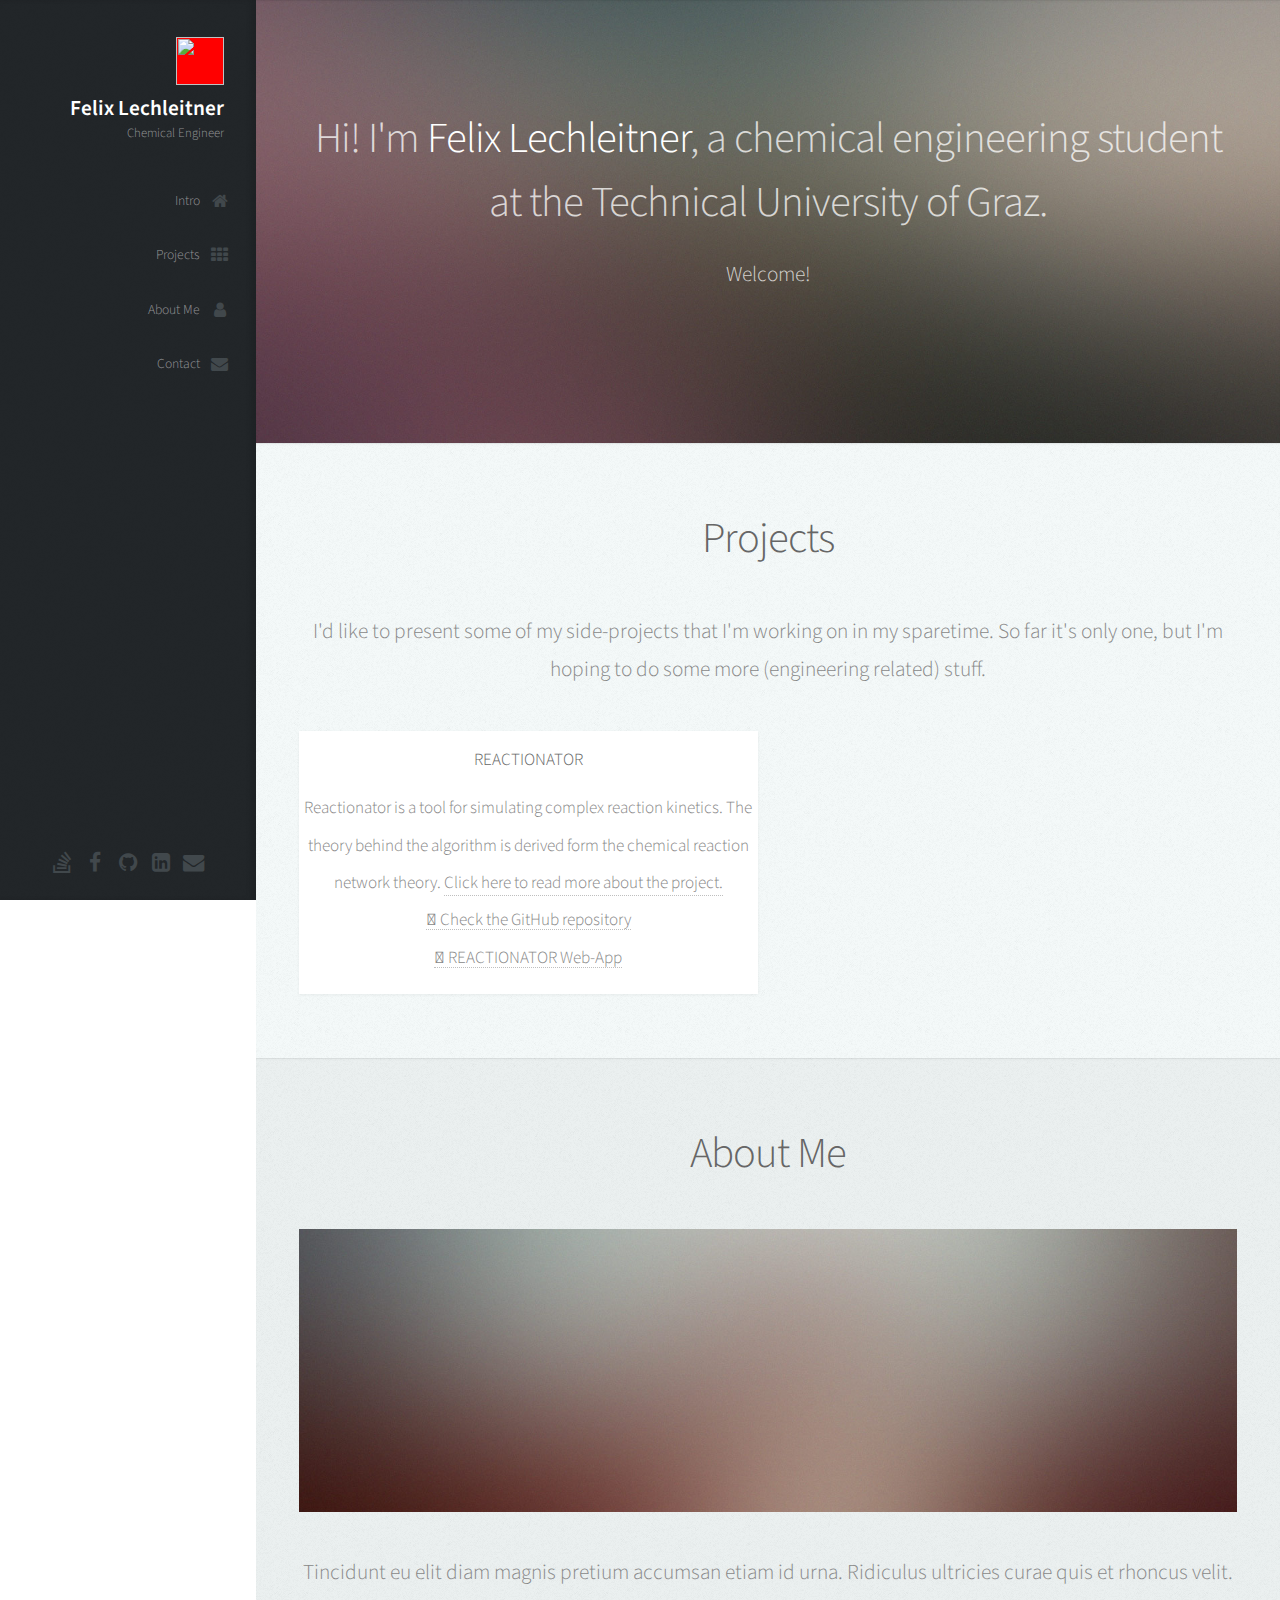
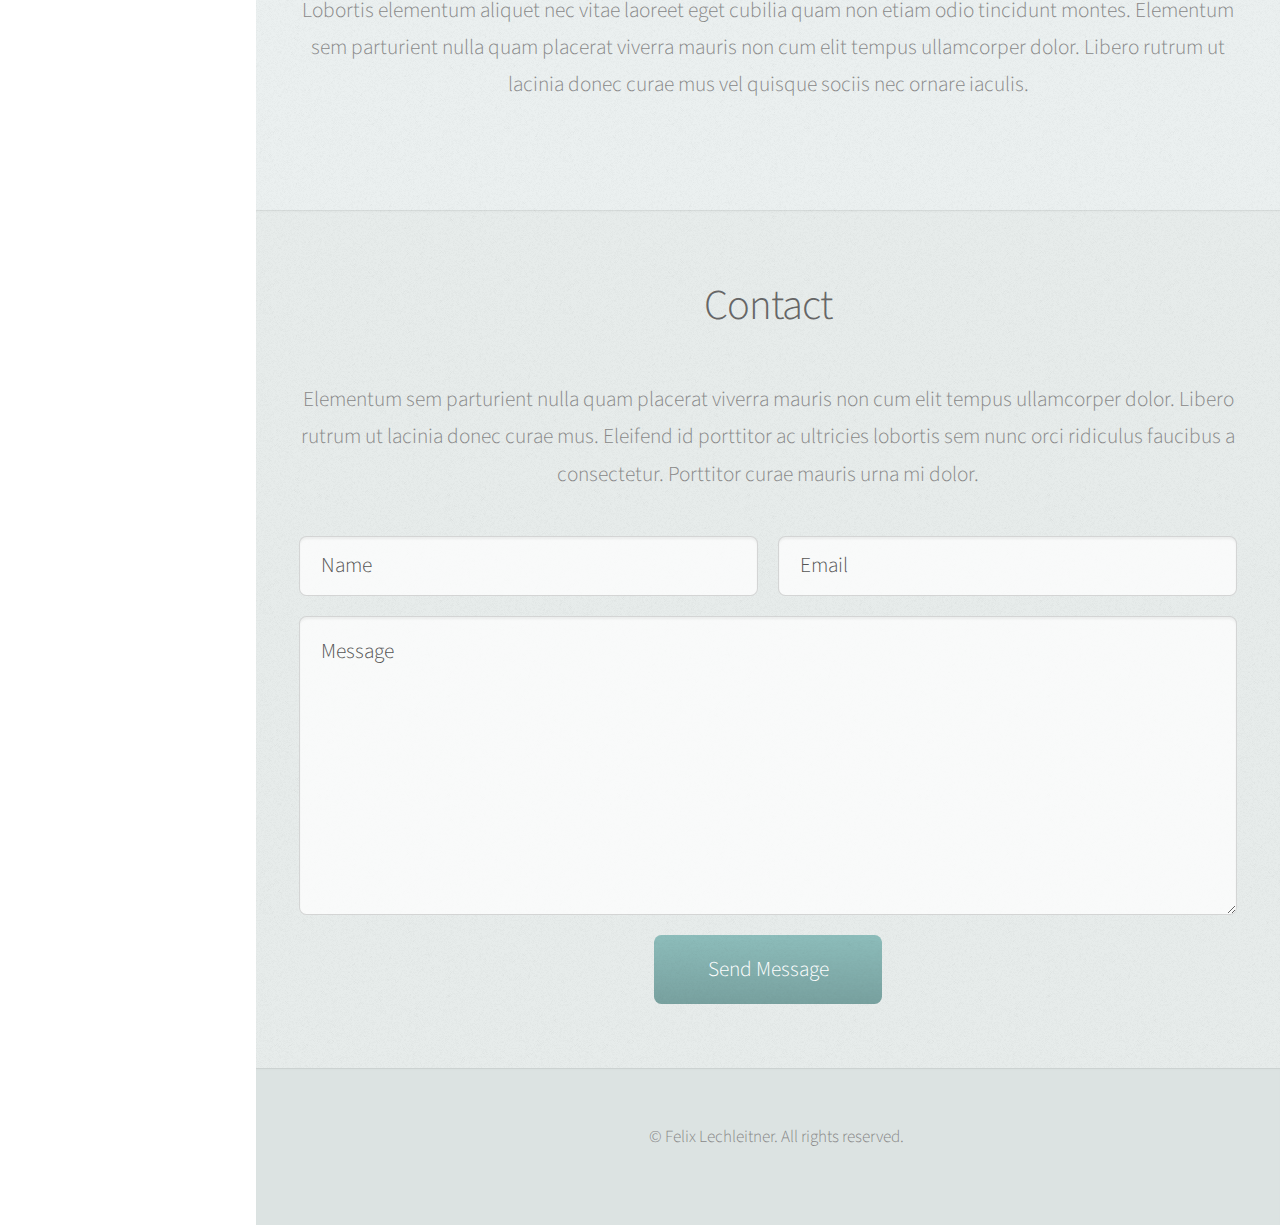
==== commit 1930cee8: "added content" ====
--- a/index.html
+++ b/index.html
@@ -56,7 +56,7 @@
 
 					<!-- Social Icons -->
 						<ul class="icons">
-							<li><a href="https://stackoverflow.com/users/3052148/brettljausn" class="far fa-stack-overflow"><span class="label">Stack Overflow</span></a></li>
+							<li><a href="https://stackoverflow.com/users/3052148/brettljausn" class="icon fa-stack-overflow"><span class="label">Stack Overflow</span></a></li>
 							<li><a href="https://www.facebook.com/felix.lechleitner" class="icon far fa-facebook"><span class="label">Facebook</span></a></li>
 							<li><a href="https://github.com/brettljausn" class="icon fa-github"><span class="label">Github</span></a></li>
 							<li><a href="https://www.linkedin.com/in/felix-lechleitner/" class="icon fa-linkedin"><span class="label">LinkedIn</span></a></li>
@@ -95,20 +95,17 @@
 							<p>I'd like to present some of my side-projects that I'm working on in my sparetime. So far it's only one, but I'm hoping to do some more (engineering related) stuff.</p>
 
 							<div class="row">
-								<div class="col-12 col-12-mobile">
+								<div class="col-6 col-12-mobile">
 									<article class="item">
-										<a href="#" class="image fit"><img src="images/reactionator_pic.jpg" alt="" /></a>
+										<a href="reactionator.html" class="image fit"><img src="images/reactionator_pic.jpg" alt="" /></a>
 										<header>
 											<h3>REACTIONATOR</h3>
-										
-										<p> Reactionator is a tool for simulating complex reaction kinetics. 
-											The theory behind the algorithm is derived form the chemical reaction network theory. </p>
-										<a href="https://github.com/brettljausn/reactionator" class="fas fa-github"> Check the GitHub repository</a>
-										<a href="https://brettljausn.shinyapps.io/Reactionator/" class="fas fa-r-project"> REACTIONATOR Web-App</a>
-										<i class="fas fa-r-project"></i> <!-- this icon's 1) style prefix == fas and 2) icon name == stroopwafel -->
-										<i class="fas fa-facebook"></i> <!-- using an <i> element to reference the icon -->
-										<span class="fas fa-stroopwafel"></span> <!-- using a <span> element to reference the icon -->
-										</header>
+												<p> Reactionator is a tool for simulating complex reaction kinetics.
+													The theory behind the algorithm is derived form the chemical reaction network theory. <a href="reactionator.html">Click here to read more about the project.</a></br>
+													<a href="https://github.com/brettljausn/reactionator" class="fab fa-github"> Check the GitHub repository</a></br>
+													<a href="https://brettljausn.shinyapps.io/Reactionator/" class="fab fa-r-project"> REACTIONATOR Web-App</a>
+												</p>
+									</header>
 									</article>
 								</div>
 							</div>
@@ -188,7 +185,3 @@
 
 	</body>
 </html>
-
-
-
-
--- a/assets/css/main.css
+++ b/assets/css/main.css
@@ -29,6 +29,24 @@
 article, aside, details, figcaption, figure,
 footer, header, hgroup, menu, nav, section {
 	display: block;}
+
+/* added by me */
+
+div.intext {
+    margin-left: auto;
+    margin-right: auto;
+    display: table;
+}
+ul.intext {
+    text-align: left;
+}
+
+img.reactionator {
+  max-width:50%;
+  max-height:50%;
+}
+
+/* end of added by me*/
 
 body {
 	line-height: 1;
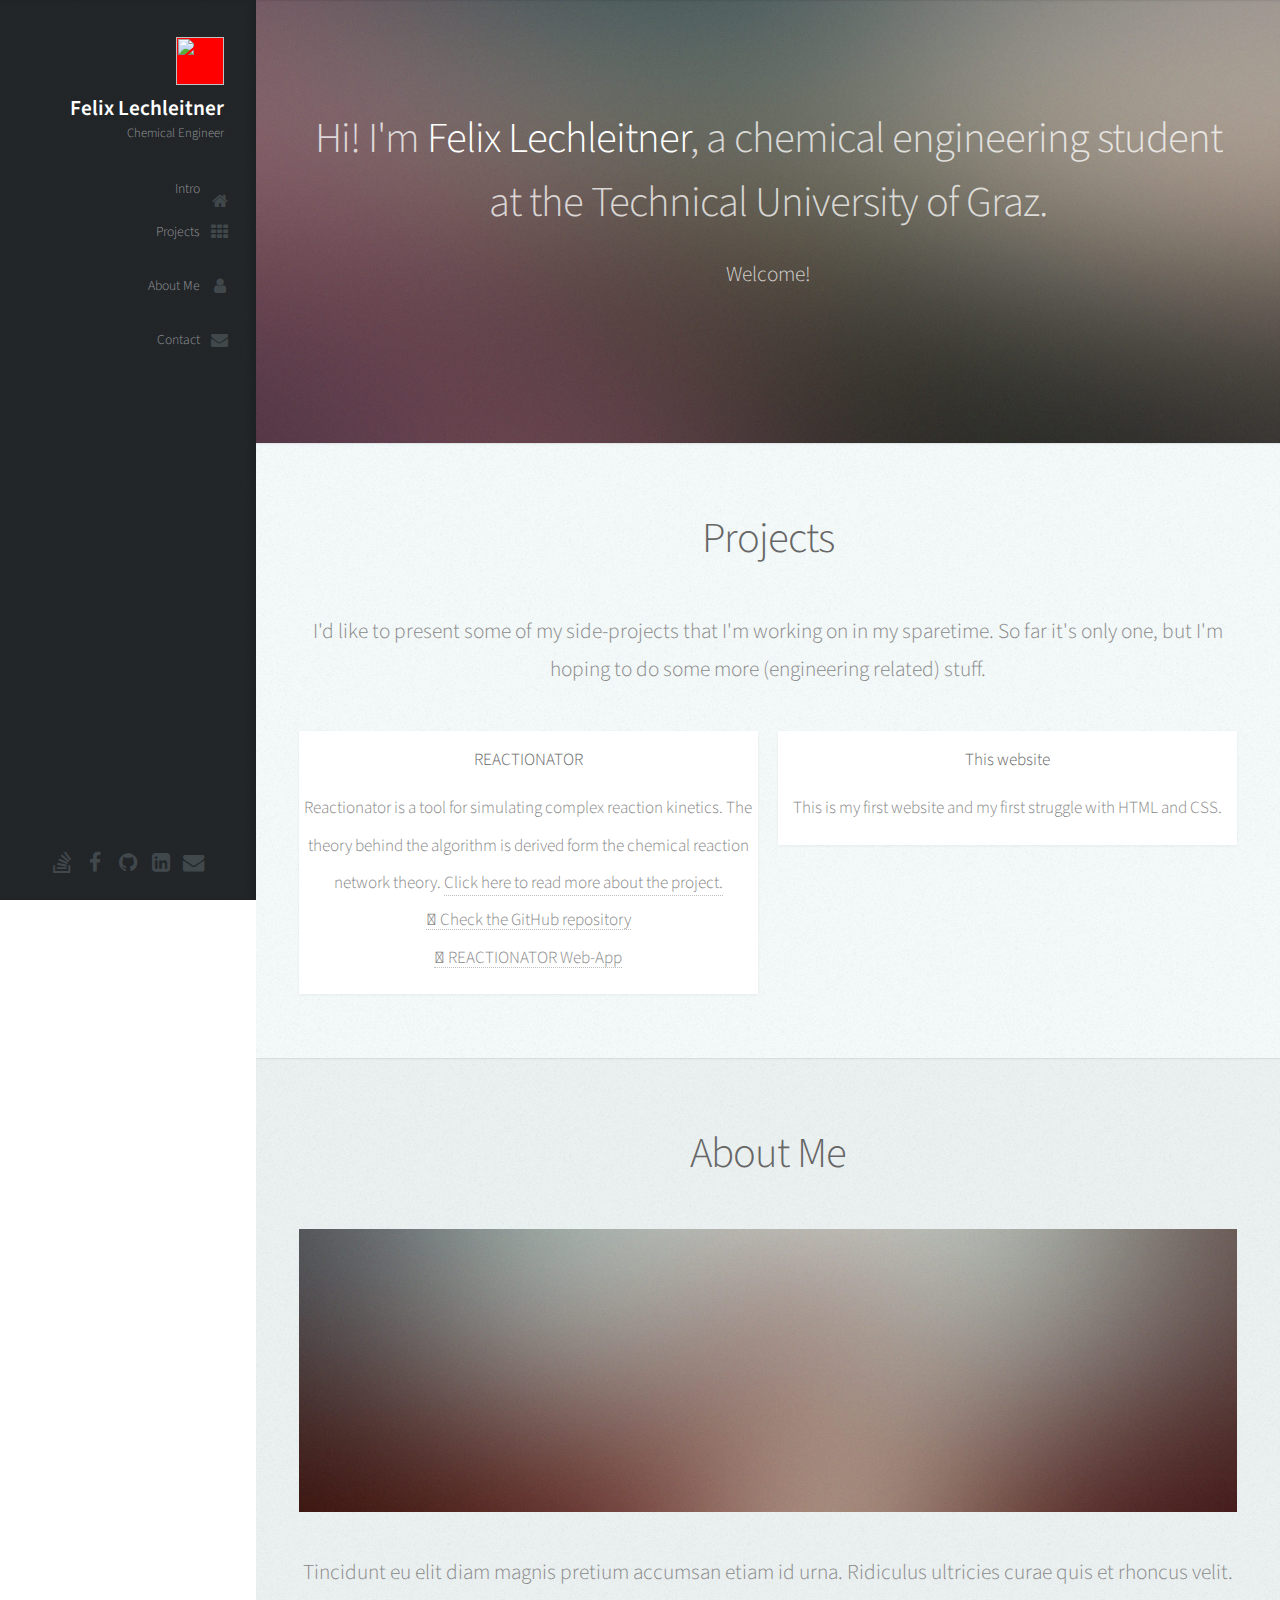
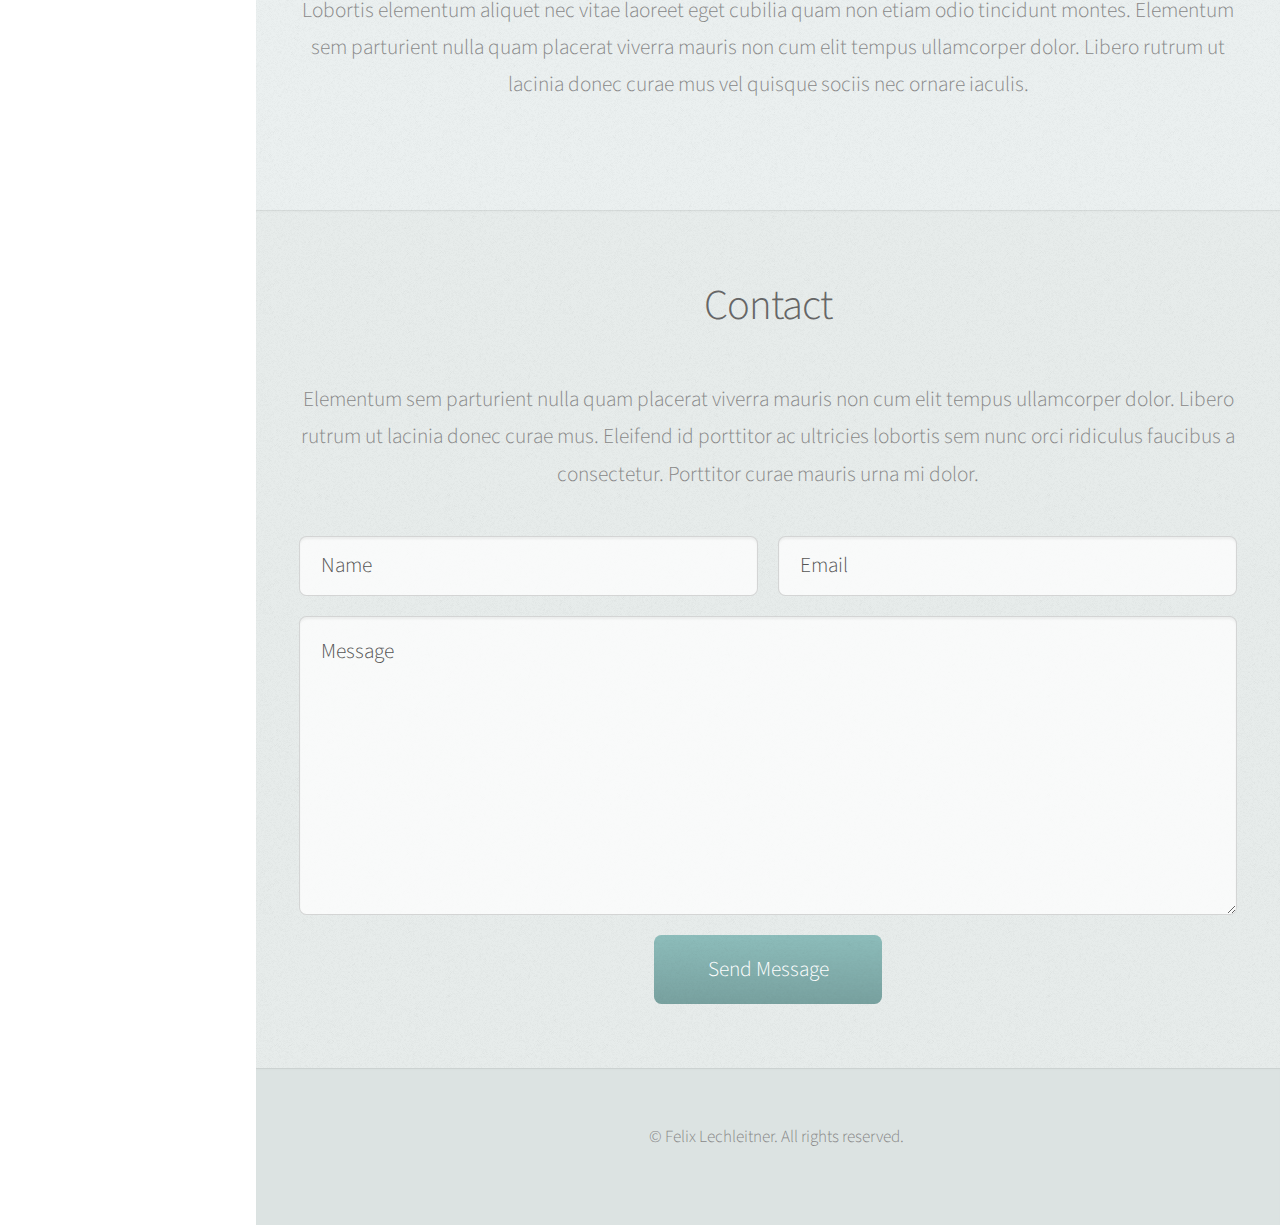
==== commit 8de413d7: "changed reactionator header" ====
--- a/index.html
+++ b/index.html
@@ -43,7 +43,7 @@
 					<!-- Nav -->
 						<nav id="nav">
 							<ul>
-								<li><a href="#top" id="top-link"><span class="icon fa-home">Intro</span></a></li>
+								<li><a href="#top" id="top-link"><span class="icon fab fa-home">Intro</span></a></li>
 								<li><a href="#projects" id="projects-link"><span class="icon fa-th">Projects</span></a></li>
 								<li><a href="#about" id="about-link"><span class="icon fa-user">About Me</span></a></li>
 								<li><a href="#contact" id="contact-link"><span class="icon fa-envelope">Contact</span></a></li>
@@ -104,6 +104,15 @@
 													The theory behind the algorithm is derived form the chemical reaction network theory. <a href="reactionator.html">Click here to read more about the project.</a></br>
 													<a href="https://github.com/brettljausn/reactionator" class="fab fa-github"> Check the GitHub repository</a></br>
 													<a href="https://brettljausn.shinyapps.io/Reactionator/" class="fab fa-r-project"> REACTIONATOR Web-App</a>
+												</p>
+									</header>
+									</article>
+								</div>
+								<div class="col-6 col-12-mobile">
+									<article class="item">
+										<header>
+											<h3>This website</h3>
+												<p> This is my first website and my first struggle with HTML and CSS.
 												</p>
 									</header>
 									</article>
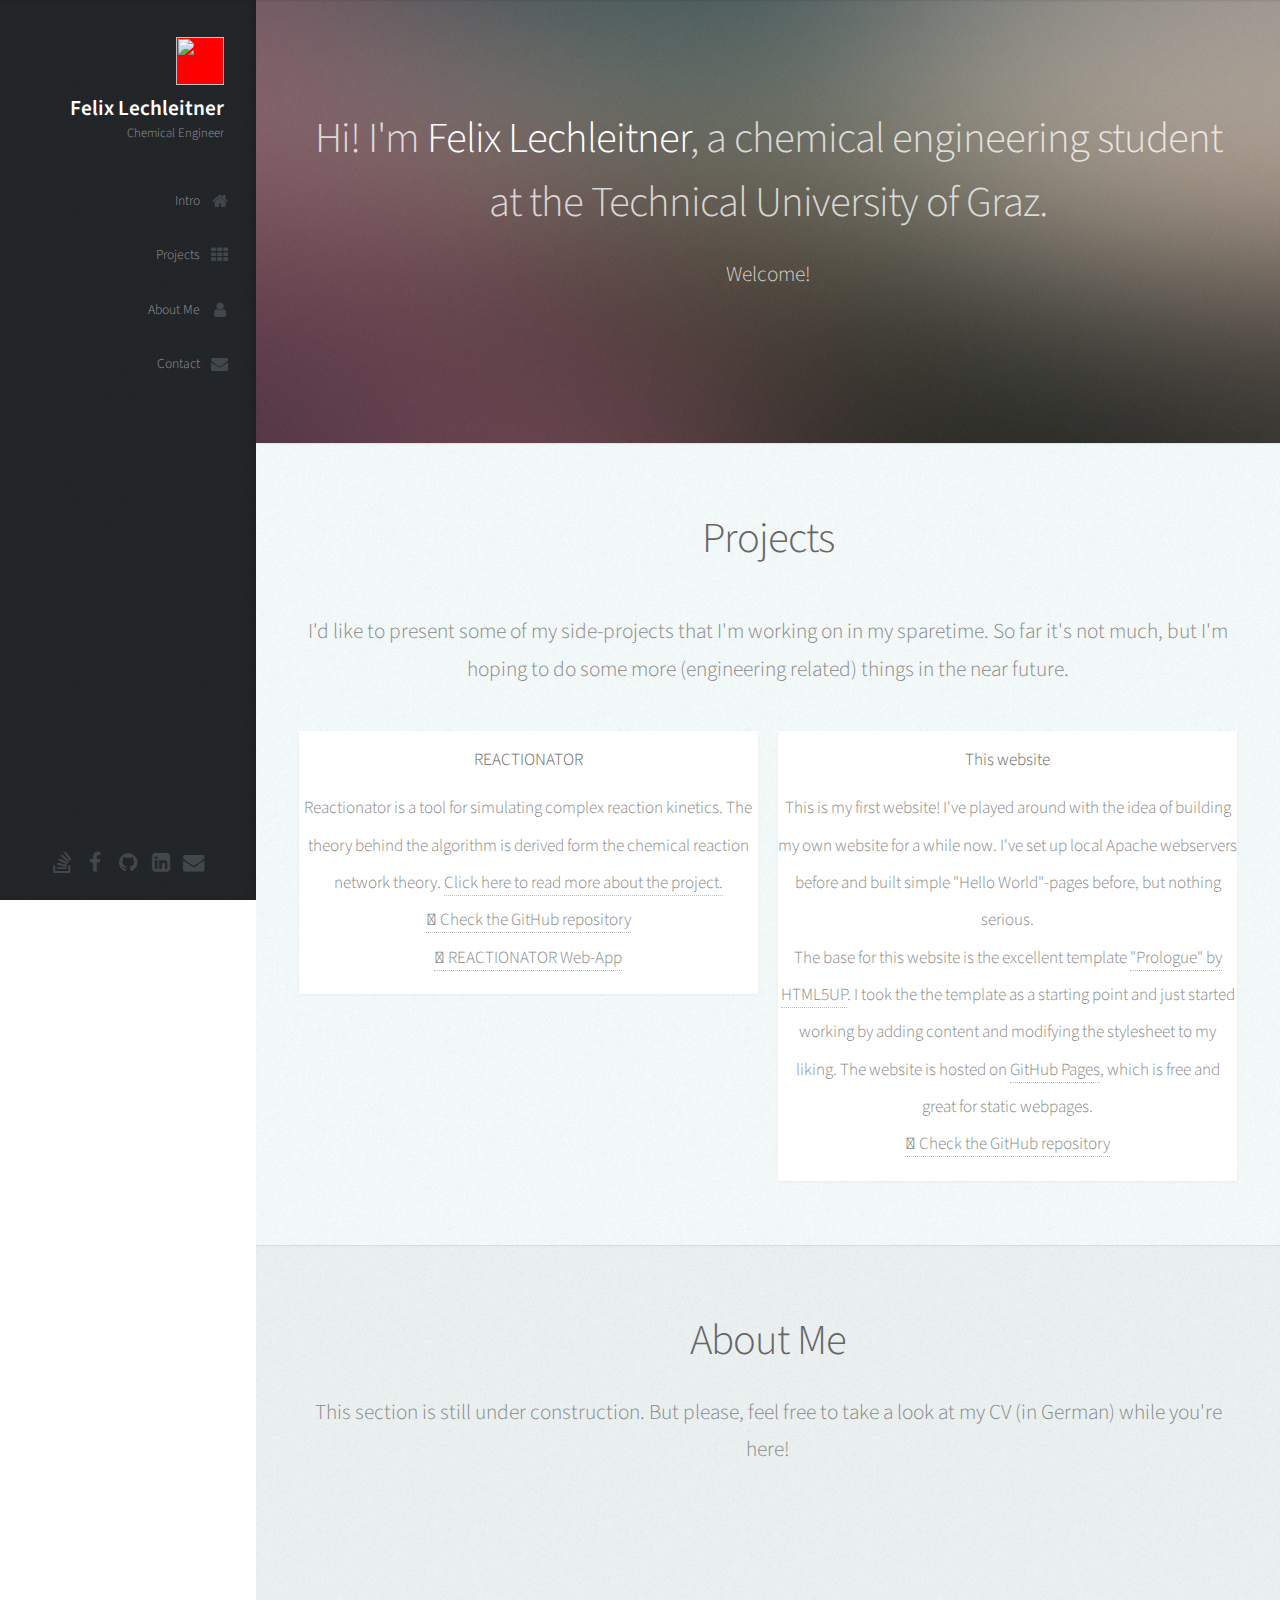
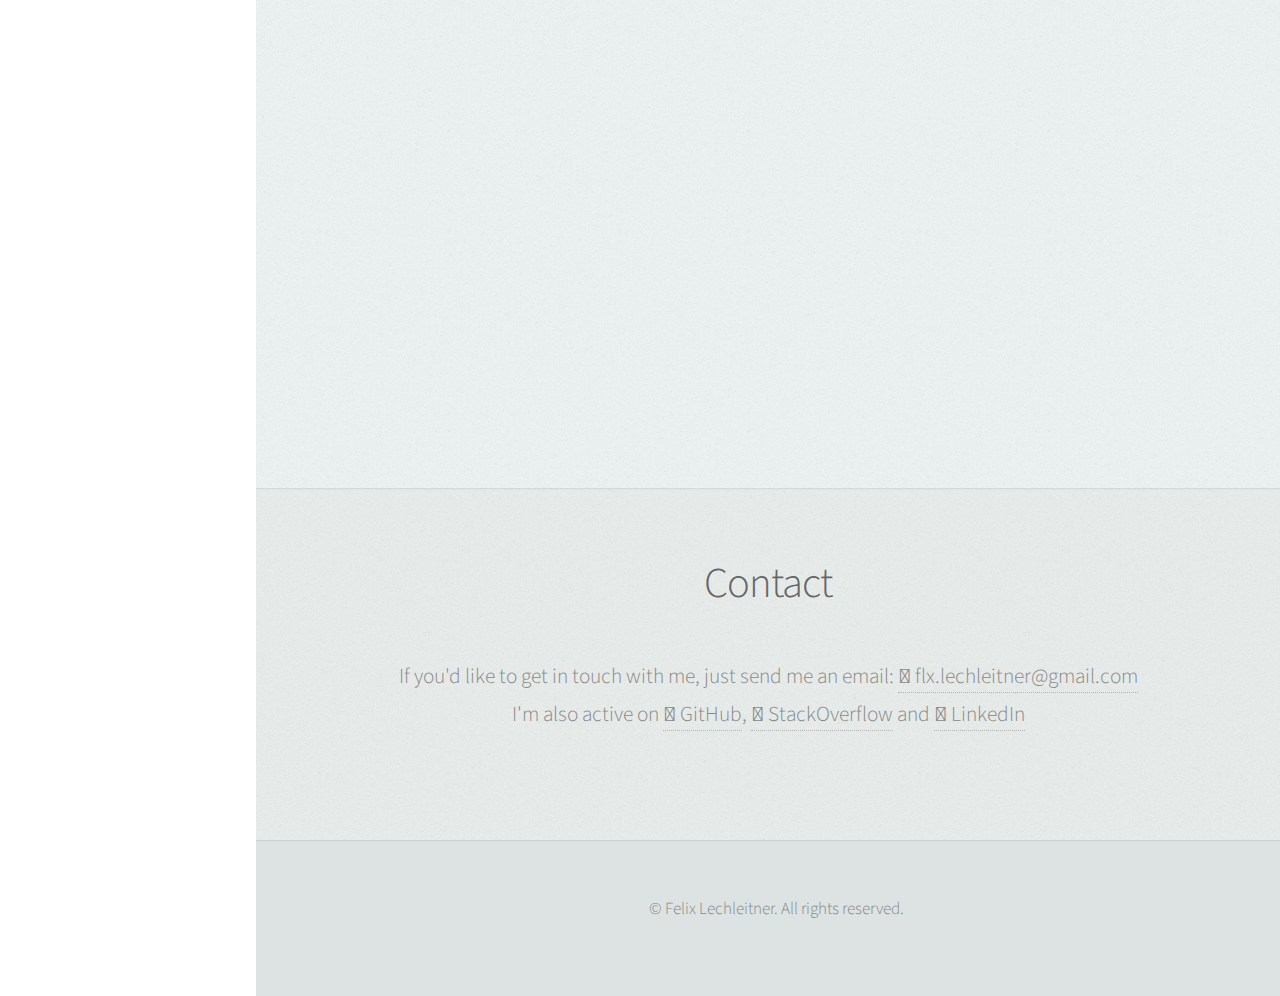
==== commit b85fa691: "changed height of pdf-viewer (CV)" ====
--- a/index.html
+++ b/index.html
@@ -43,7 +43,7 @@
 					<!-- Nav -->
 						<nav id="nav">
 							<ul>
-								<li><a href="#top" id="top-link"><span class="icon fab fa-home">Intro</span></a></li>
+								<li><a href="#top" id="top-link"><span class="icon fa-home">Intro</span></a></li>
 								<li><a href="#projects" id="projects-link"><span class="icon fa-th">Projects</span></a></li>
 								<li><a href="#about" id="about-link"><span class="icon fa-user">About Me</span></a></li>
 								<li><a href="#contact" id="contact-link"><span class="icon fa-envelope">Contact</span></a></li>
@@ -92,7 +92,7 @@
 								<h2>Projects</h2>
 							</header>
 
-							<p>I'd like to present some of my side-projects that I'm working on in my sparetime. So far it's only one, but I'm hoping to do some more (engineering related) stuff.</p>
+							<p>I'd like to present some of my side-projects that I'm working on in my sparetime. So far it's not much, but I'm hoping to do some more (engineering related) things in the near future.</p>
 
 							<div class="row">
 								<div class="col-6 col-12-mobile">
@@ -102,8 +102,8 @@
 											<h3>REACTIONATOR</h3>
 												<p> Reactionator is a tool for simulating complex reaction kinetics.
 													The theory behind the algorithm is derived form the chemical reaction network theory. <a href="reactionator.html">Click here to read more about the project.</a></br>
-													<a href="https://github.com/brettljausn/reactionator" class="fab fa-github"> Check the GitHub repository</a></br>
-													<a href="https://brettljausn.shinyapps.io/Reactionator/" class="fab fa-r-project"> REACTIONATOR Web-App</a>
+													<a href="https://github.com/brettljausn/reactionator"><i class="fab fa-github"></i> Check the GitHub repository</a></br>
+													<a href="https://brettljausn.shinyapps.io/Reactionator/"><i class="fab fa-r-project"></i> REACTIONATOR Web-App</a>
 												</p>
 									</header>
 									</article>
@@ -112,7 +112,10 @@
 									<article class="item">
 										<header>
 											<h3>This website</h3>
-												<p> This is my first website and my first struggle with HTML and CSS.
+												<p>This is my first website! I've played around with the idea of building my own website for a while now. I've set up local Apache webservers before and built simple "Hello World"-pages before, but nothing serious. <br>
+													 The base for this website is the excellent template <a href="https://html5up.net/prologue">"Prologue" by HTML5UP</a>. I took the the template as a starting point and just started working by adding content and modifying the stylesheet to my liking.
+													 The website is hosted on <a href="https://help.github.com/articles/what-is-github-pages/">GitHub Pages</a>, which is free and great for static webpages.<br>
+													 <a href="https://github.com/brettljausn/brettljausn.github.io"><i class="fab fa-github"></i> Check the GitHub repository</a>
 												</p>
 									</header>
 									</article>
@@ -128,16 +131,10 @@
 
 							<header>
 								<h2>About Me</h2>
+								<p>This section is still under construction. But please, feel free to take a look at my CV (in German) while you're here!</p>
 							</header>
 
-							<a href="#" class="image featured"><img src="images/pic08.jpg" alt="" /></a>
-
-							<p>Tincidunt eu elit diam magnis pretium accumsan etiam id urna. Ridiculus
-							ultricies curae quis et rhoncus velit. Lobortis elementum aliquet nec vitae
-							laoreet eget cubilia quam non etiam odio tincidunt montes. Elementum sem
-							parturient nulla quam placerat viverra mauris non cum elit tempus ullamcorper
-							dolor. Libero rutrum ut lacinia donec curae mus vel quisque sociis nec
-							ornare iaculis.</p>
+							<iframe src="https://drive.google.com/file/d/1HBmyjzR6AtrRbSmRup3lVYS--kX5_9Kt/preview" height=500 style="width:100%;"></iframe>
 
 						</div>
 					</section>
@@ -150,23 +147,8 @@
 								<h2>Contact</h2>
 							</header>
 
-							<p>Elementum sem parturient nulla quam placerat viverra
-							mauris non cum elit tempus ullamcorper dolor. Libero rutrum ut lacinia
-							donec curae mus. Eleifend id porttitor ac ultricies lobortis sem nunc
-							orci ridiculus faucibus a consectetur. Porttitor curae mauris urna mi dolor.</p>
-
-							<form method="post" action="#">
-								<div class="row">
-									<div class="col-6 col-12-mobile"><input type="text" name="name" placeholder="Name" /></div>
-									<div class="col-6 col-12-mobile"><input type="text" name="email" placeholder="Email" /></div>
-									<div class="col-12">
-										<textarea name="message" placeholder="Message"></textarea>
-									</div>
-									<div class="col-12">
-										<input type="submit" value="Send Message" />
-									</div>
-								</div>
-							</form>
+							<p>If you'd like to get in touch with me, just send me an email: <a href="mailto:flx.lechleitner@gmail.com"><i class="fas fa-envelope"></i> flx.lechleitner@gmail.com</a></br>
+							I'm also active on <a href="mailto:flx.lechleitner@gmail.com"><i class="fab fa-github"></i> GitHub</a>, <a href="mailto:flx.lechleitner@gmail.com"><i class="fab fa-stack-overflow"></i> StackOverflow</a> and <a href="mailto:flx.lechleitner@gmail.com"><i class="fab fa-linkedin"></i> LinkedIn</a></p>
 
 						</div>
 					</section>
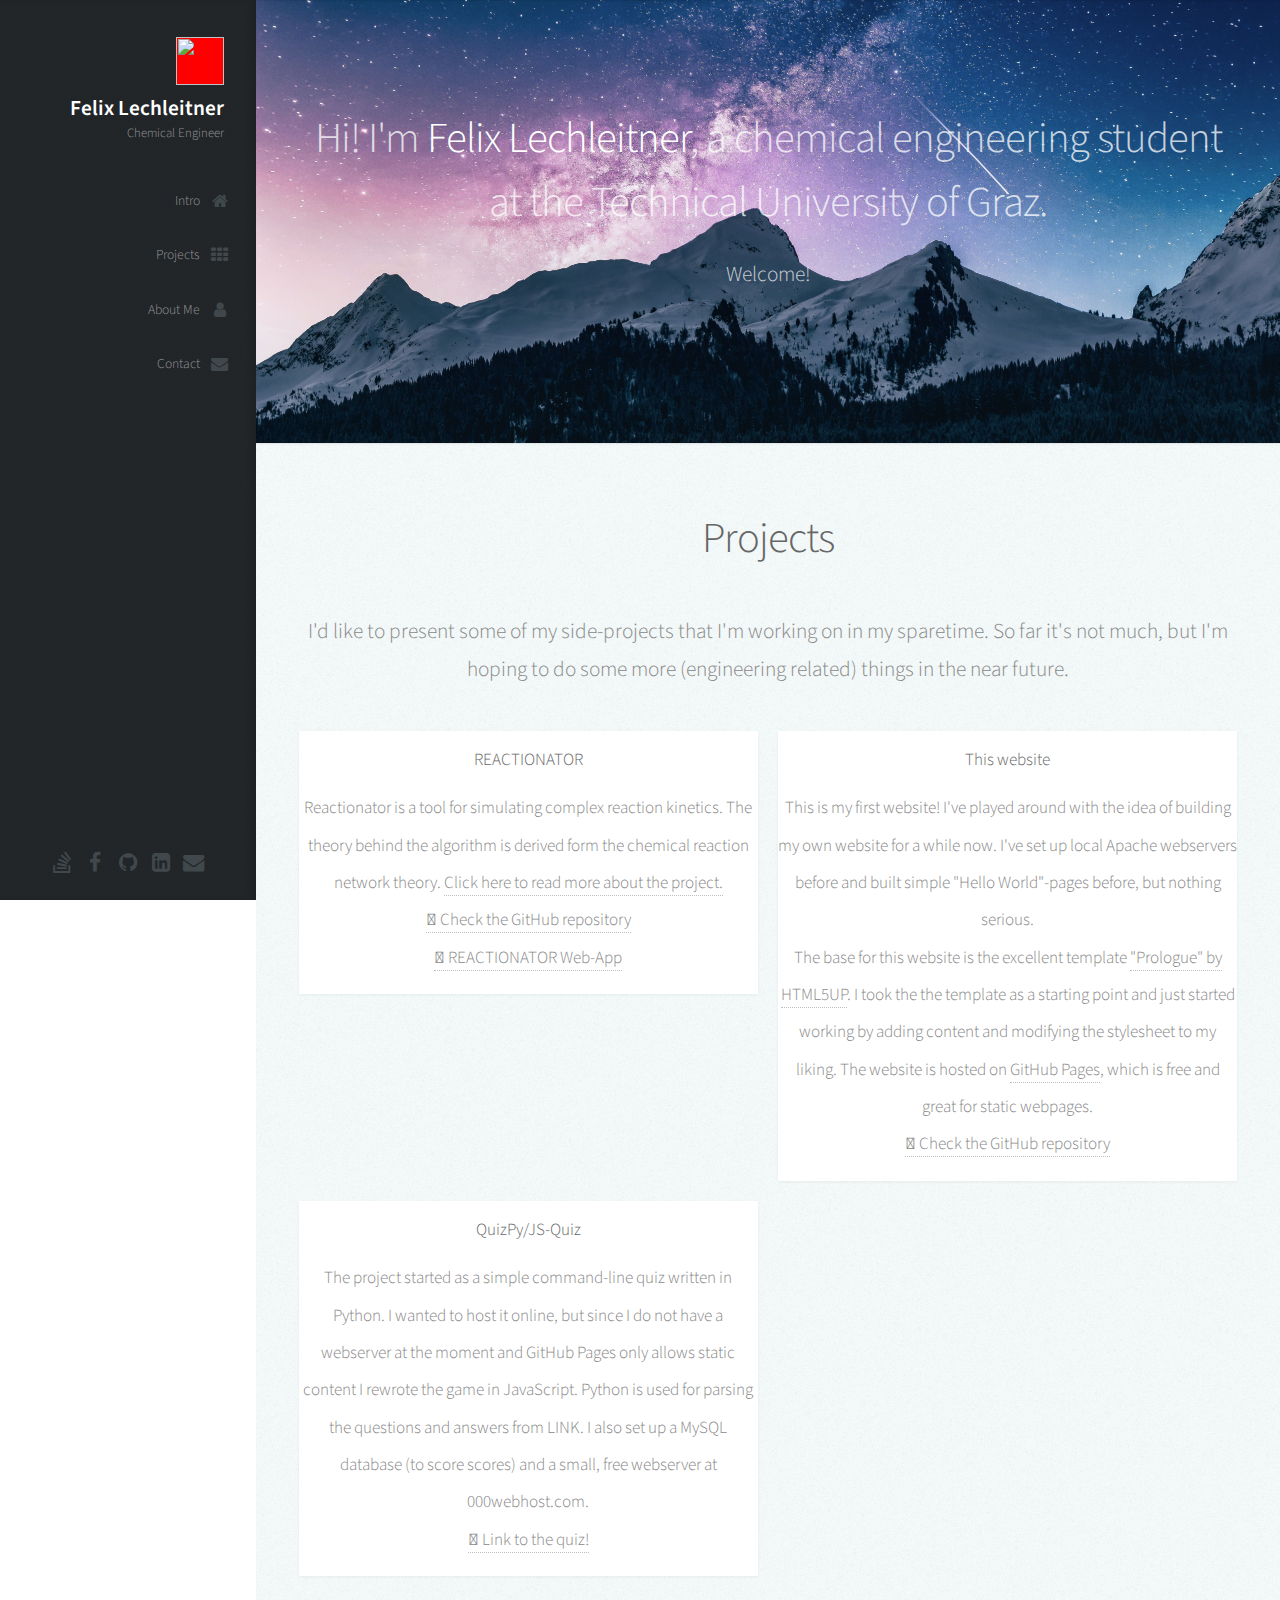
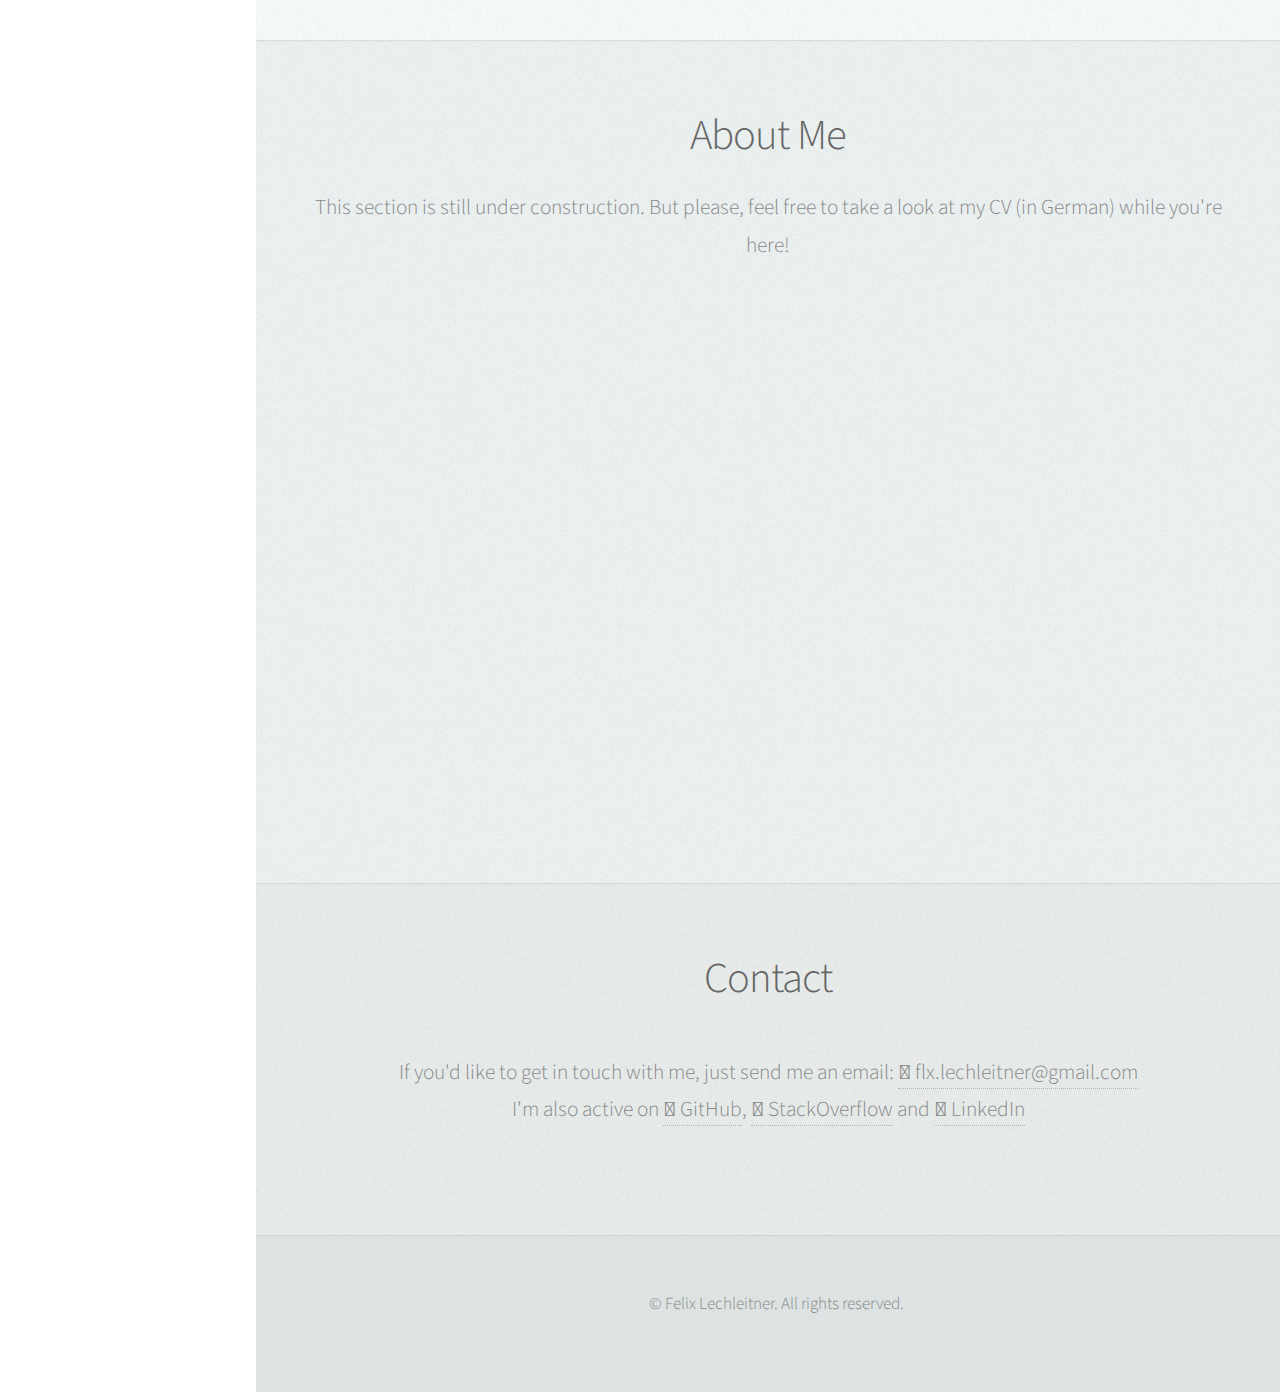
==== commit c26cbfa0: "added the quiz as project" ====
--- a/index.html
+++ b/index.html
@@ -120,6 +120,15 @@
 									</header>
 									</article>
 								</div>
+								<div class="col-6 col-12-mobile">
+									<article class="item">
+										<header>
+											<h3>QuizPy/JS-Quiz</h3>
+												<p>The project started as a simple command-line quiz written in Python. I wanted to host it online, but since I do not have a webserver at the moment and GitHub Pages only allows static content I rewrote the game in JavaScript. Python is used for parsing the questions and answers from LINK. I also set up a MySQL database (to score scores) and a small, free webserver at 000webhost.com. <br><a href="http://www.felixlechleitner.com/quiz"><i class="fab fa-js"></i>
+ Link to the quiz!</a></p>
+									</header>
+									</article>
+								</div>
 							</div>
 
 						</div>
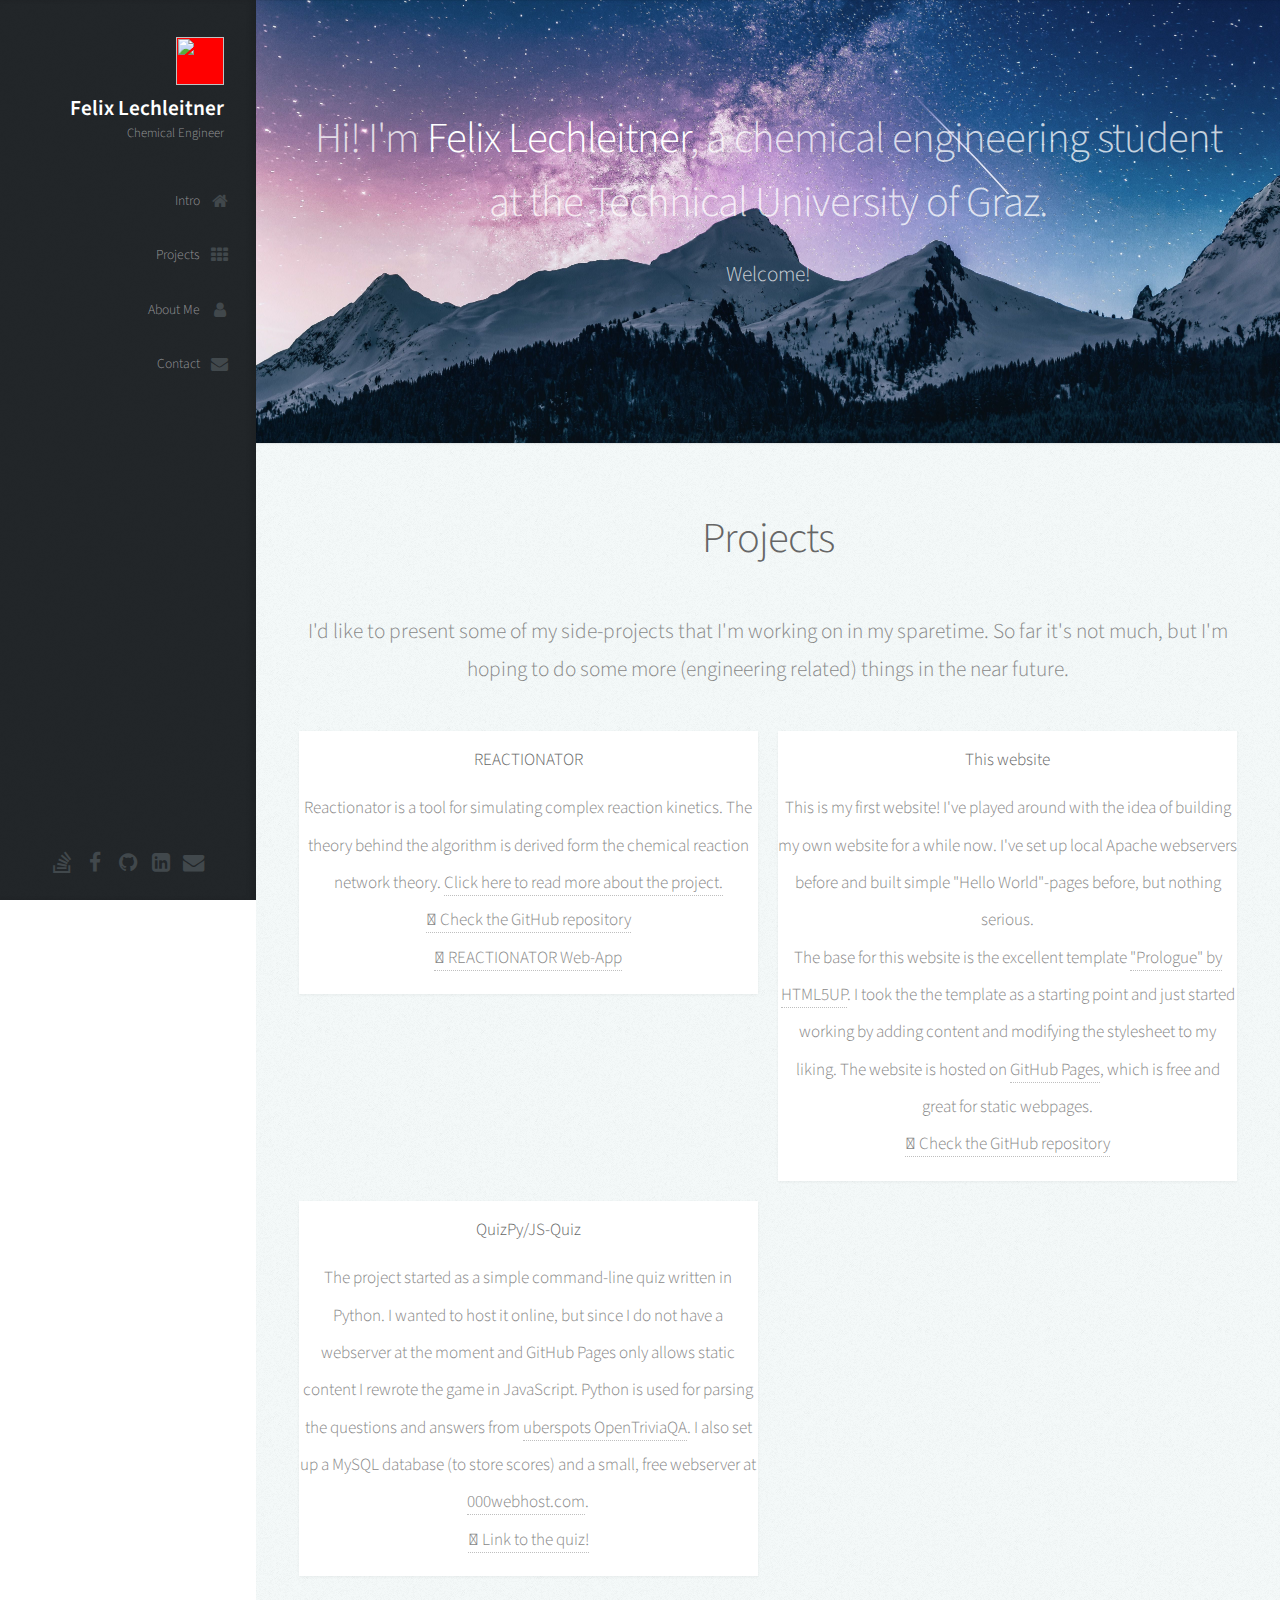
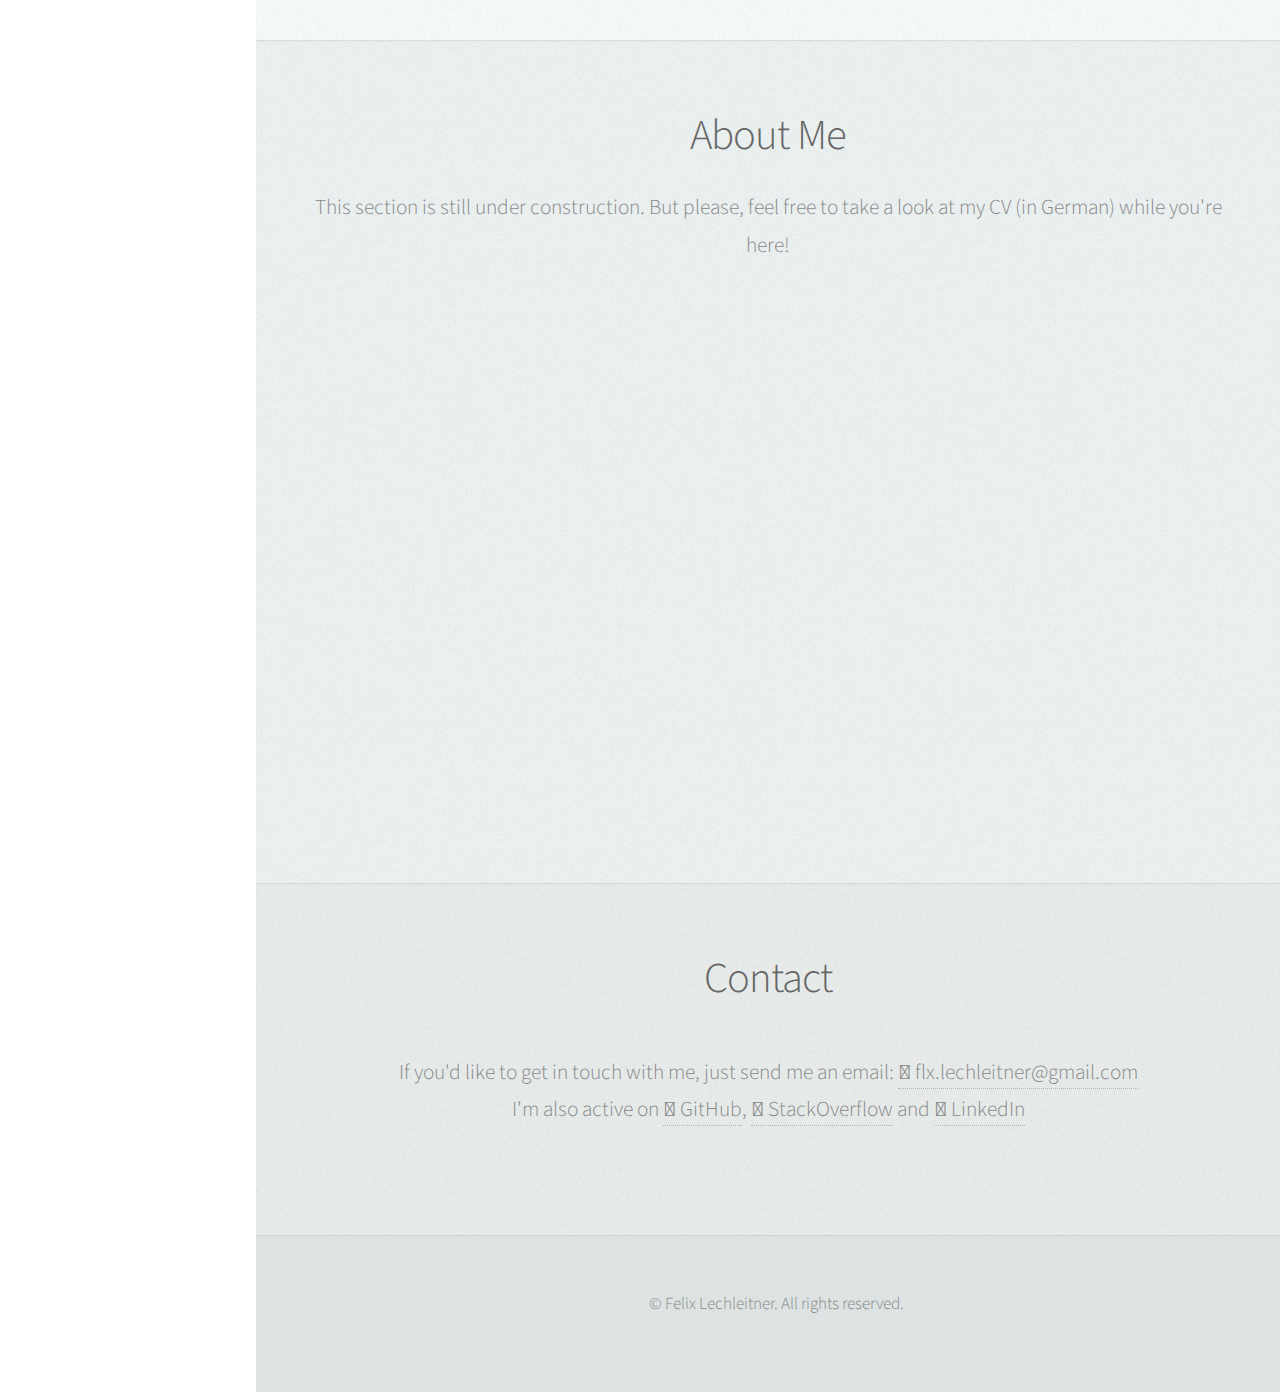
==== commit ccded018: "fixed spelling" ====
--- a/index.html
+++ b/index.html
@@ -124,7 +124,7 @@
 									<article class="item">
 										<header>
 											<h3>QuizPy/JS-Quiz</h3>
-												<p>The project started as a simple command-line quiz written in Python. I wanted to host it online, but since I do not have a webserver at the moment and GitHub Pages only allows static content I rewrote the game in JavaScript. Python is used for parsing the questions and answers from LINK. I also set up a MySQL database (to score scores) and a small, free webserver at 000webhost.com. <br><a href="http://www.felixlechleitner.com/quiz"><i class="fab fa-js"></i>
+												<p>The project started as a simple command-line quiz written in Python. I wanted to host it online, but since I do not have a webserver at the moment and GitHub Pages only allows static content I rewrote the game in JavaScript. Python is used for parsing the questions and answers from <a href="https://github.com/uberspot/OpenTriviaQA">uberspots OpenTriviaQA</a>. I also set up a MySQL database (to store scores) and a small, free webserver at <a href="http://000webhost.com">000webhost.com</a>. <br><a href="http://www.felixlechleitner.com/quiz"><i class="fab fa-js"></i>
  Link to the quiz!</a></p>
 									</header>
 									</article>
